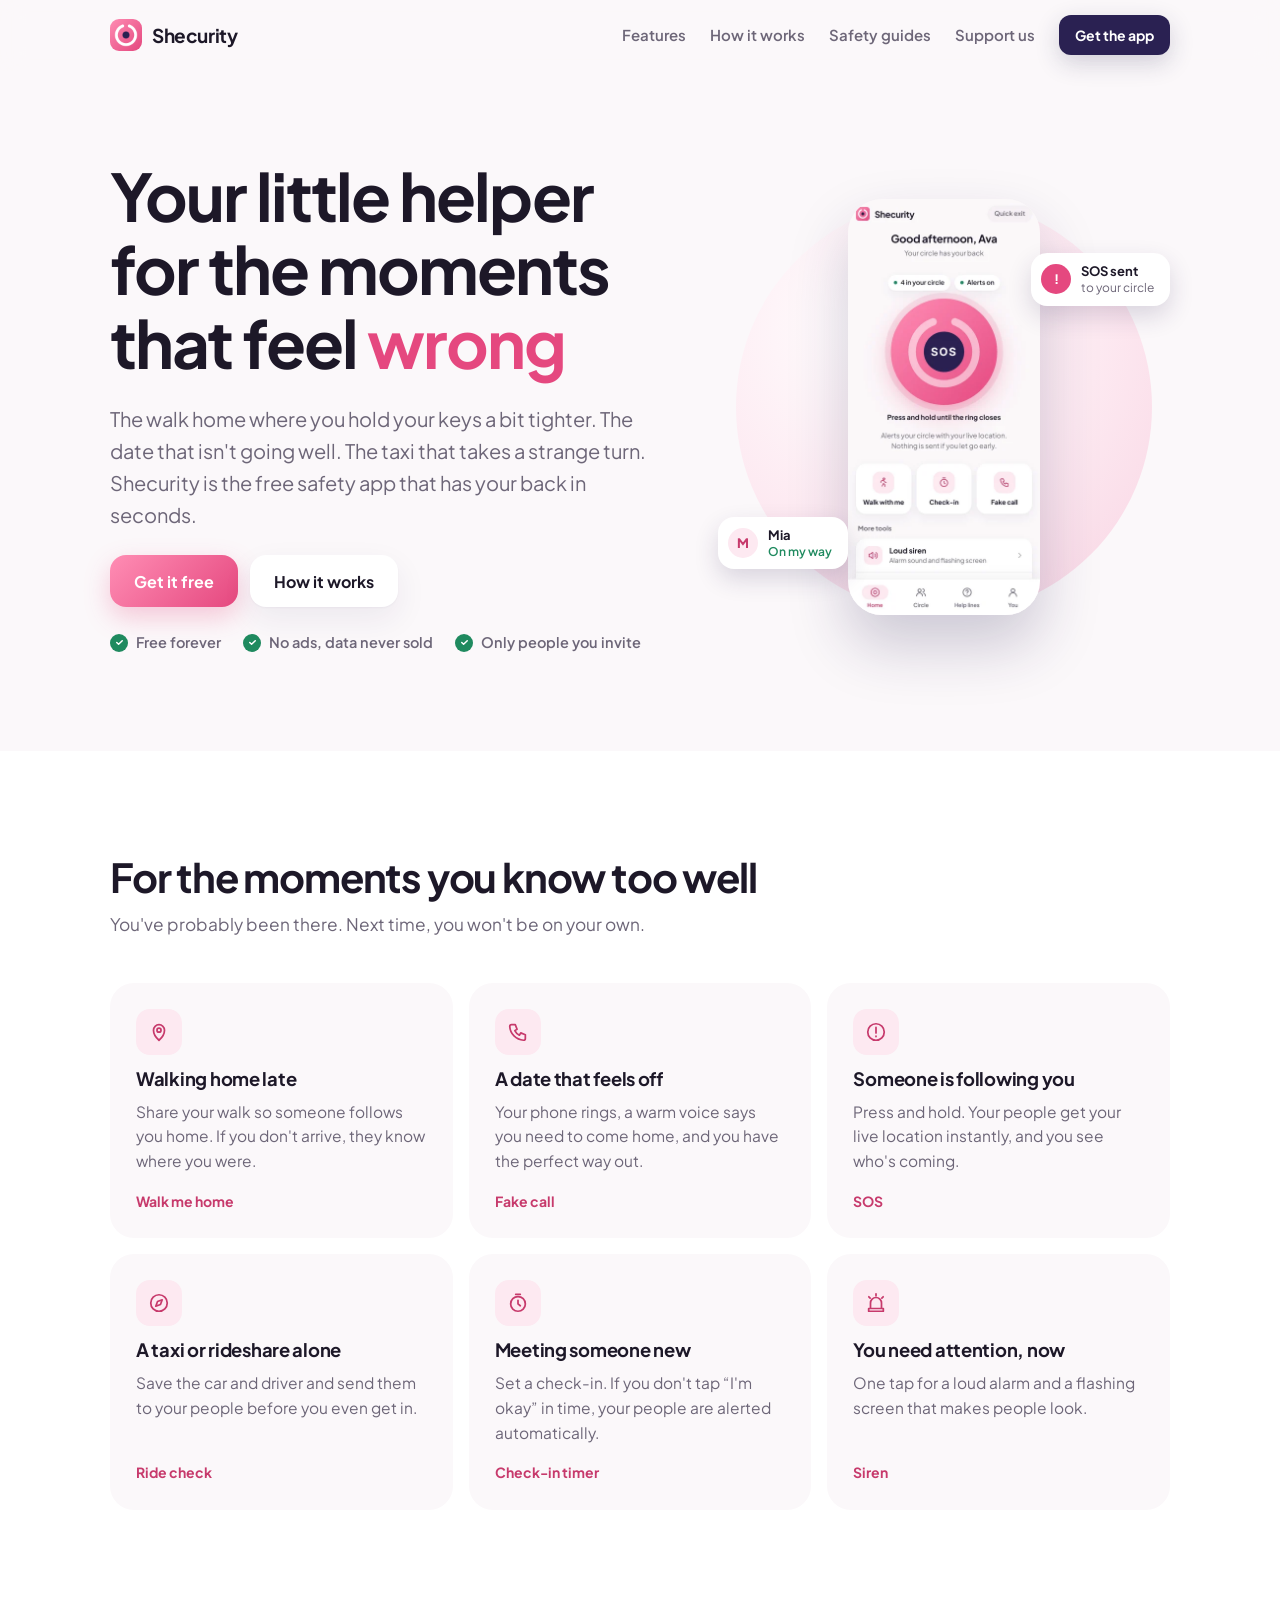
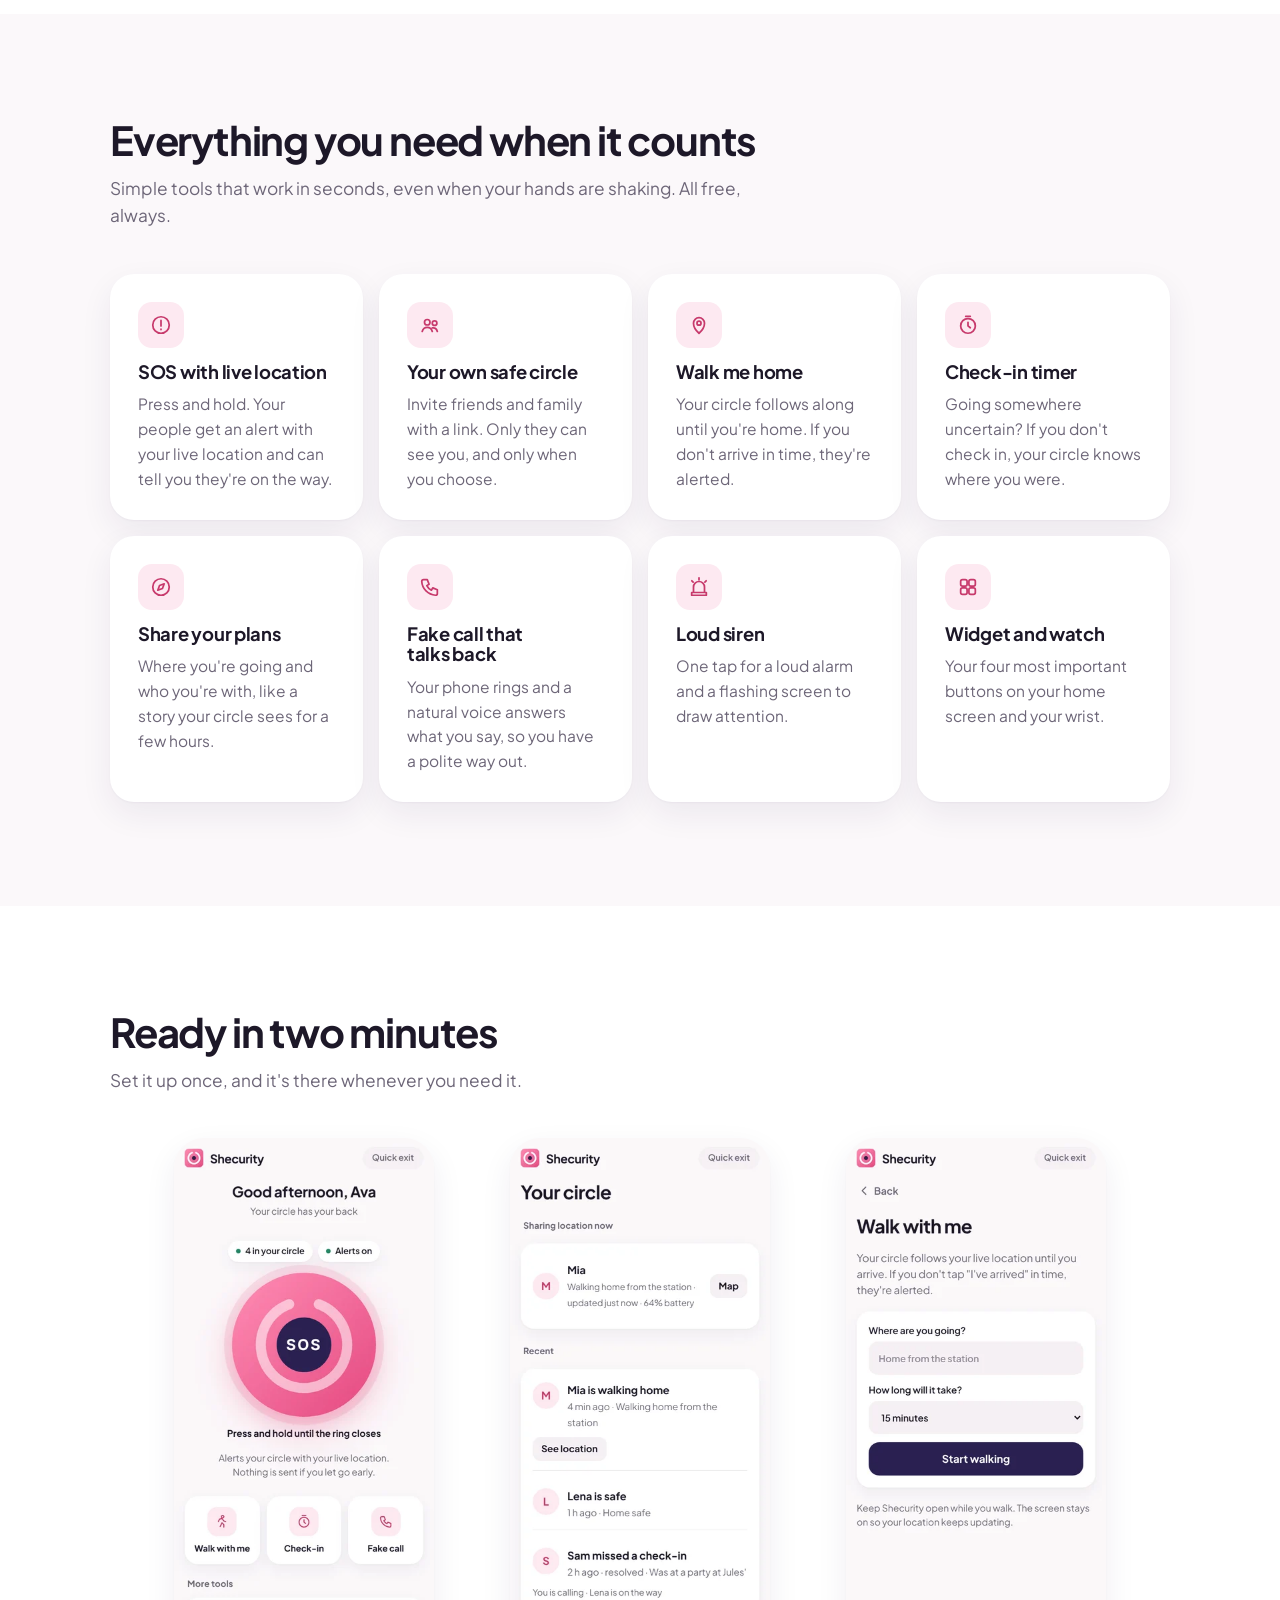
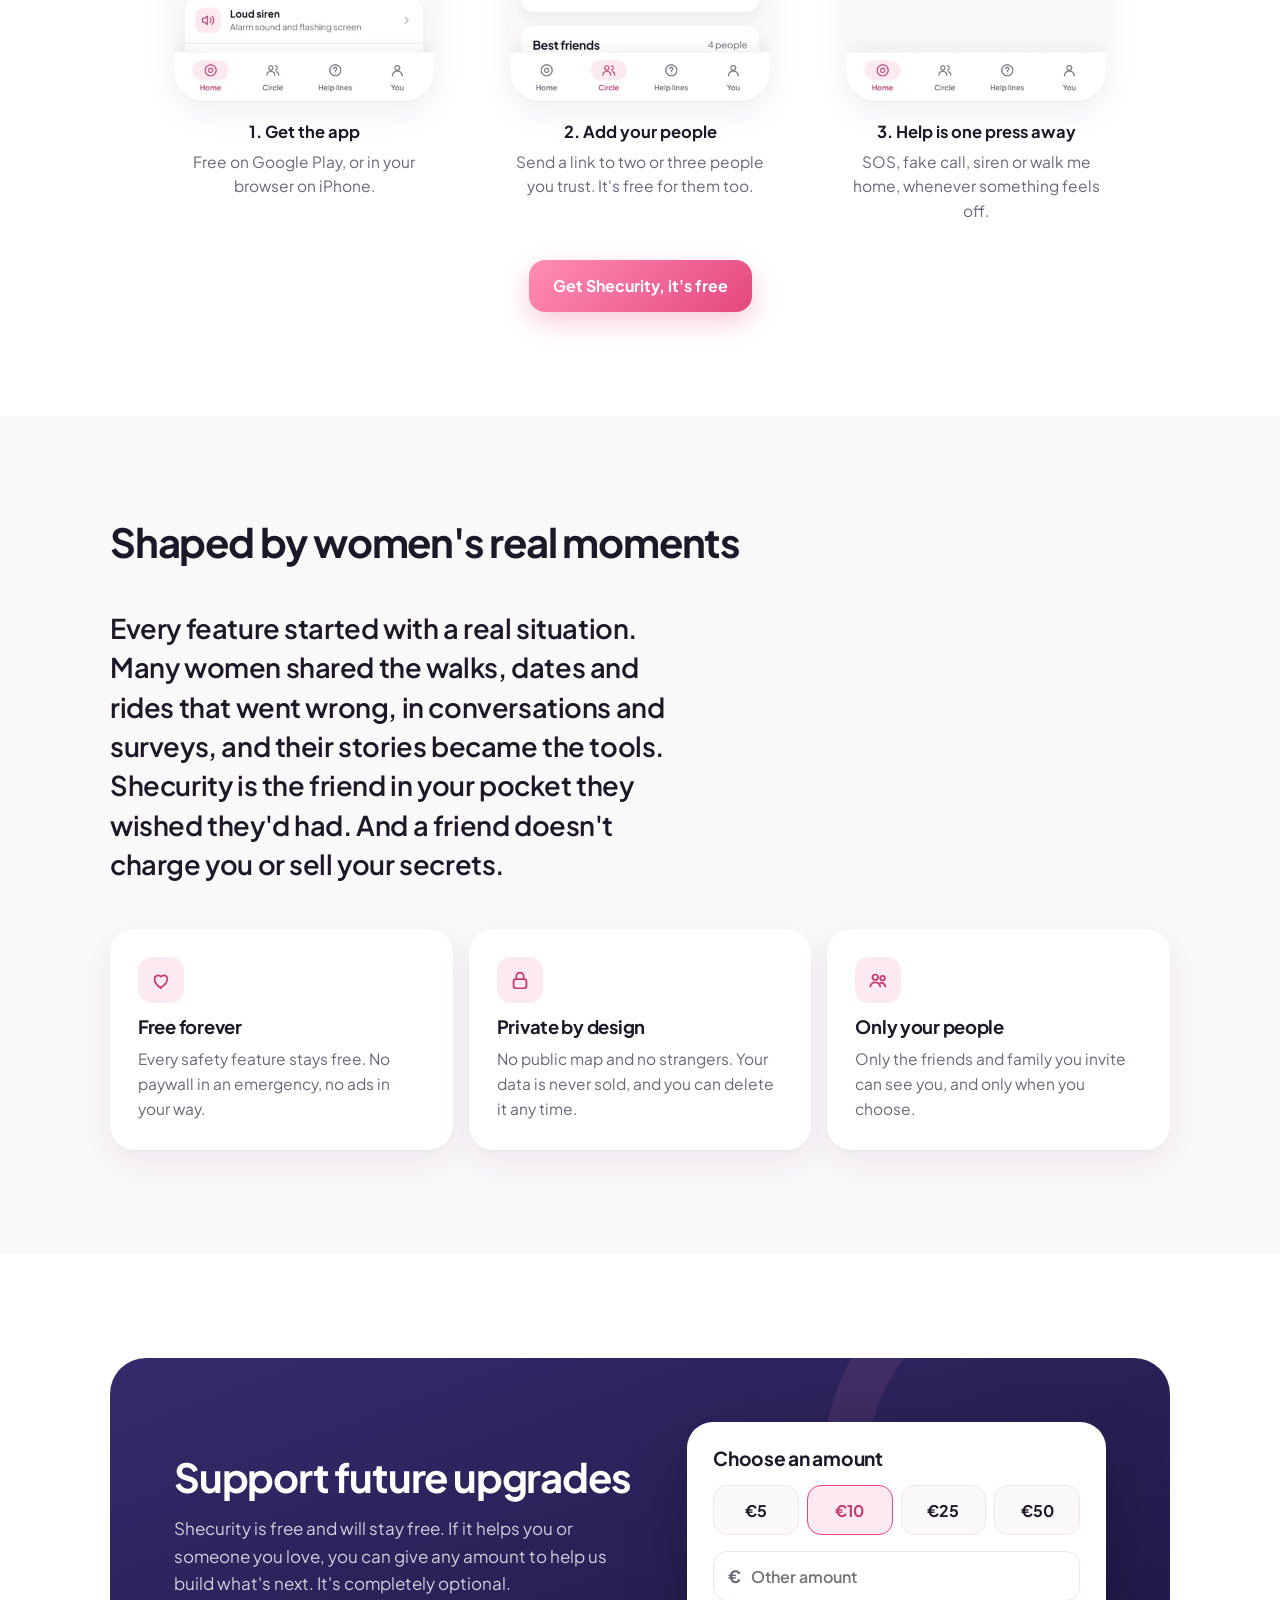
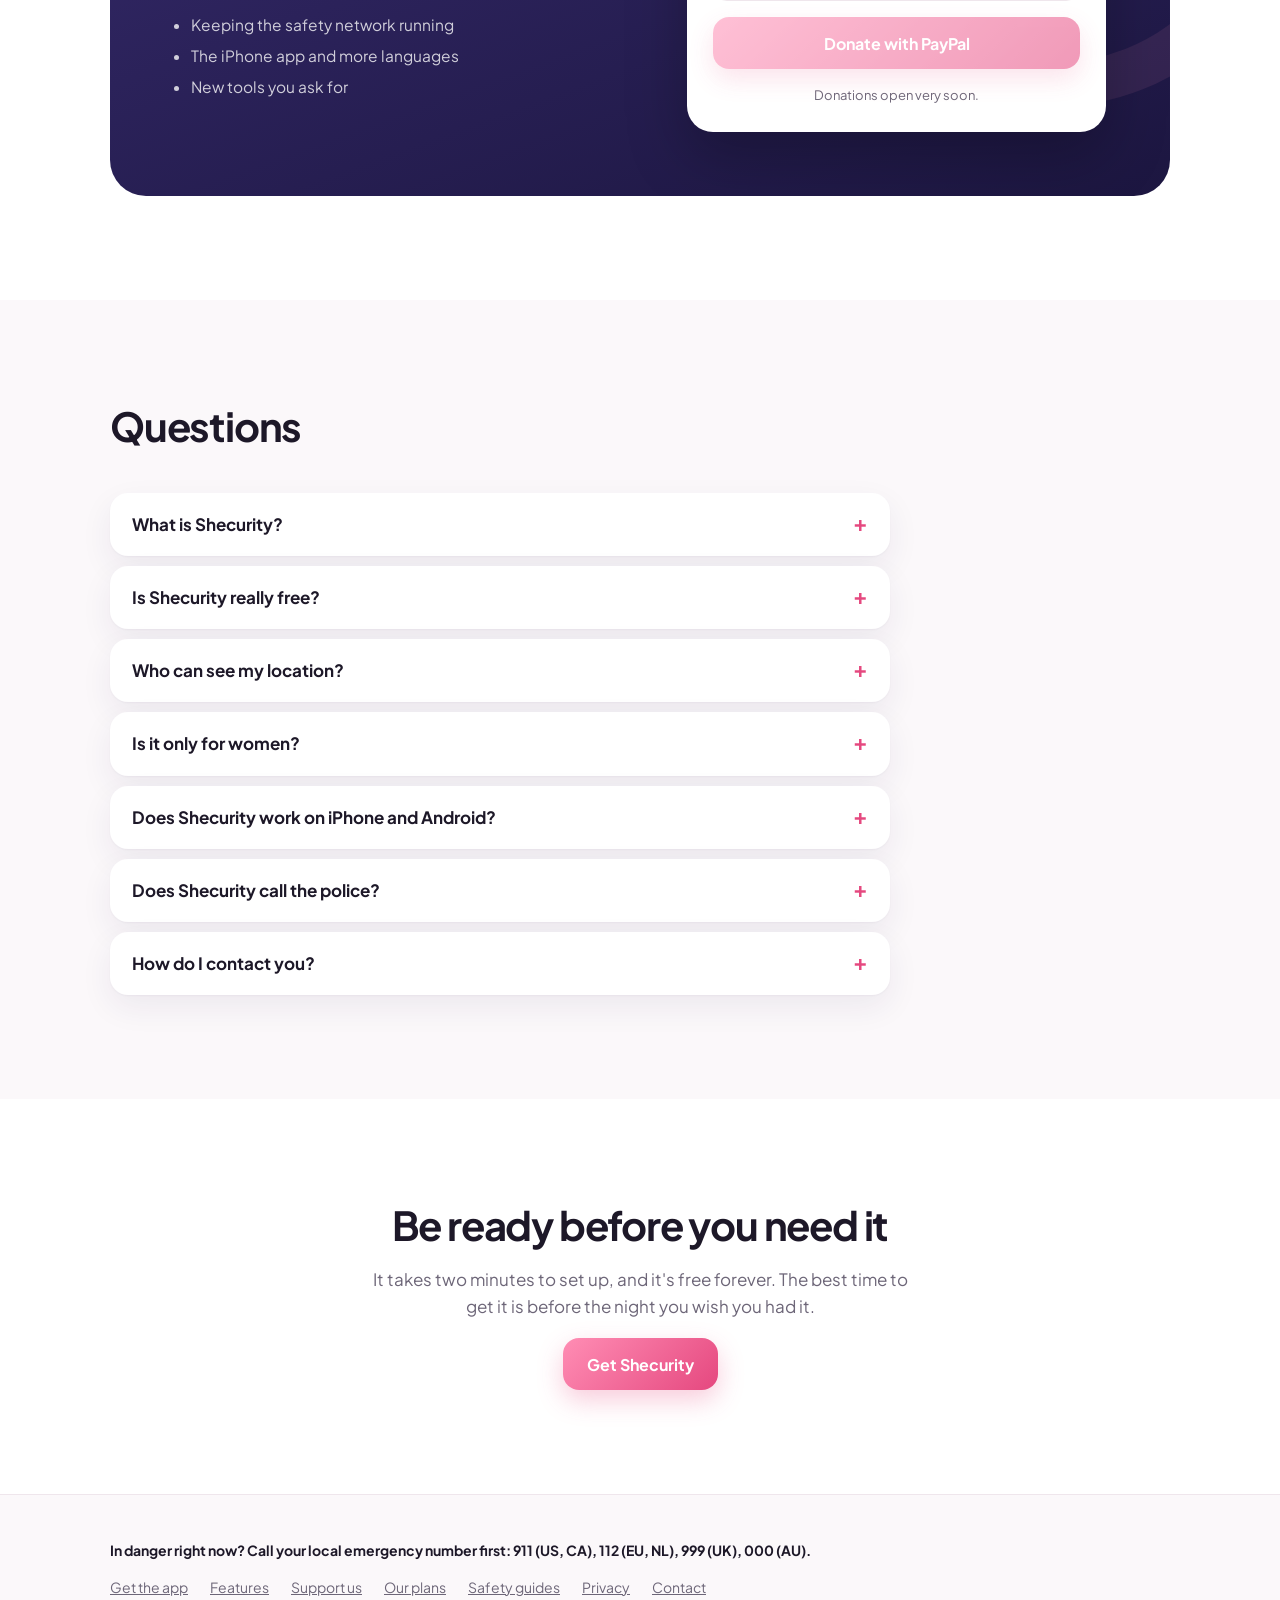
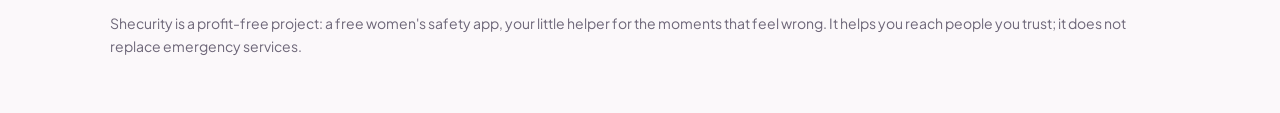
==== index.html @ 29ffb4f4 "Launch getshecurity.com Co-Authored-By: Claude Opus 5.5 (1M context) <noreply@anthropic.com> Claude-" ====
<!doctype html>
<html lang="en">
<head>
<meta charset="utf-8">
<meta name="viewport" content="width=device-width, initial-scale=1, viewport-fit=cover">
<title>Shecurity: Free Women's Safety App with SOS, Fake Call & Live Location</title>
<meta name="description" content="Your little helper when something feels wrong. Free women's safety app: SOS with live location, fake call that talks back, walk me home, check-ins and siren. No ads, data never sold.">
<link rel="canonical" href="https://getshecurity.com/">
<meta name="robots" content="index, follow, max-image-preview:large">
<meta name="theme-color" content="#fbf8fa">
<meta property="og:type" content="website">
<meta property="og:site_name" content="Shecurity">
<meta property="og:title" content="Shecurity: Free Women's Safety App with SOS, Fake Call & Live Location">
<meta property="og:description" content="Your little helper when something feels wrong. Free women's safety app: SOS with live location, fake call that talks back, walk me home, check-ins and siren. No ads, data never sold.">
<meta property="og:url" content="https://getshecurity.com/">
<meta property="og:image" content="https://getshecurity.com/img/share.png">
<meta property="og:image:width" content="1200">
<meta property="og:image:height" content="630">
<meta property="og:image:alt" content="Shecurity: your little helper for the moments that feel wrong">
<meta property="og:locale" content="en_US">
<meta name="twitter:card" content="summary_large_image">
<meta name="twitter:title" content="Shecurity: Free Women's Safety App with SOS, Fake Call & Live Location">
<meta name="twitter:description" content="Your little helper when something feels wrong. Free women's safety app: SOS with live location, fake call that talks back, walk me home, check-ins and siren. No ads, data never sold.">
<meta name="twitter:image" content="https://getshecurity.com/img/share.png">
<meta name="google-play-app" content="app-id=io.github.punselie15.shecurity">
<link rel="icon" href="icon.svg" type="image/svg+xml">
<link rel="icon" href="favicon-32.png" sizes="32x32" type="image/png">
<link rel="apple-touch-icon" href="apple-touch-icon.png">
<link rel="preconnect" href="https://fonts.googleapis.com">
<link rel="preconnect" href="https://fonts.gstatic.com" crossorigin>
<link rel="stylesheet" href="https://fonts.googleapis.com/css2?family=Plus+Jakarta+Sans:wght@400;500;600;700&display=swap">
<link rel="stylesheet" href="assets/style.css">
<script type="application/ld+json">{"@context": "https://schema.org", "@type": "Organization", "@id": "https://getshecurity.com/#org", "name": "Shecurity", "url": "https://getshecurity.com/", "logo": "https://getshecurity.com/icon-512.png", "email": "hello@getshecurity.com", "slogan": "Your little helper for the moments that feel wrong.", "sameAs": ["https://shecurity.app/", "https://play.google.com/store/apps/details?id=io.github.punselie15.shecurity"]}</script>
<script type="application/ld+json">{"@context": "https://schema.org", "@type": "WebSite", "@id": "https://getshecurity.com/#site", "name": "Shecurity", "url": "https://getshecurity.com/", "publisher": {"@id": "https://getshecurity.com/#org"}, "inLanguage": "en"}</script>
<script type="application/ld+json">{"@context": "https://schema.org", "@type": "MobileApplication", "name": "Shecurity: Safety Circle & SOS", "operatingSystem": "Android, iOS, web", "applicationCategory": "LifestyleApplication", "applicationSubCategory": "Personal safety", "url": "https://shecurity.app/", "downloadUrl": "https://play.google.com/store/apps/details?id=io.github.punselie15.shecurity", "description": "Free women's safety app built around your own circle of friends and family: SOS with live location, walk me home, check-in timer, fake call that talks back, siren, widgets and watch apps. No ads, data never sold.", "isAccessibleForFree": true, "offers": {"@type": "Offer", "price": "0", "priceCurrency": "USD"}, "featureList": ["Private safety circle with friends and family", "SOS alert with live location", "Walk me home live location", "Check-in timer", "Fake call with a natural voice that answers you", "Loud siren", "Share your plans with your circle", "Home-screen widget and smartwatch app"], "screenshot": ["https://shecurity.app/img/screen-home.jpg", "https://shecurity.app/img/screen-circle.jpg", "https://shecurity.app/img/screen-walk.jpg"], "publisher": {"@id": "https://getshecurity.com/#org"}}</script>
<script type="application/ld+json">{"@context": "https://schema.org", "@type": "FAQPage", "mainEntity": [{"@type": "Question", "name": "What is Shecurity?", "acceptedAnswer": {"@type": "Answer", "text": "Shecurity is a free women's safety app: your little helper when something feels wrong. It has an SOS with live location, a fake call that talks back, walk me home, check-ins and a siren, and it shares only with the friends and family you invite."}}, {"@type": "Question", "name": "Is Shecurity really free?", "acceptedAnswer": {"@type": "Answer", "text": "Yes. Every safety feature is free forever, with no ads and no trial. Shecurity is profit-free: nobody earns money from it. You can donate to support future upgrades, but you never have to."}}, {"@type": "Question", "name": "Who can see my location?", "acceptedAnswer": {"@type": "Answer", "text": "Only the people in your circle, and only while you choose to share it: during an SOS, a walk or a missed check-in. There is no public map and no strangers. Your location is never sold."}}, {"@type": "Question", "name": "Is it only for women?", "acceptedAnswer": {"@type": "Answer", "text": "Shecurity is designed for women and girls, shaped by their real stories and surveys, but anyone can use it, and anyone can be in your circle: friends, partners, parents, brothers, flatmates."}}, {"@type": "Question", "name": "Does Shecurity work on iPhone and Android?", "acceptedAnswer": {"@type": "Answer", "text": "Yes. Get it on Google Play for Android. On iPhone the App Store version is on its way; until then it works in Safari from the home screen. There are home-screen widgets and Apple Watch and Wear OS apps too."}}, {"@type": "Question", "name": "Does Shecurity call the police?", "acceptedAnswer": {"@type": "Answer", "text": "No. It alerts the people you trust, with your live location, and shows your local emergency number with one tap. In immediate danger, always call 911, 112, 999 or 000 first."}}, {"@type": "Question", "name": "How do I contact you?", "acceptedAnswer": {"@type": "Answer", "text": "Email hello@getshecurity.com. A real person reads every message."}}]}</script>
</head>
<body>
<header class="site"><div class="wrap">
<a class="logo" href=""><img src="icon-192.png" alt="" width="32" height="32">Shecurity</a>
<nav class="top" aria-label="Main"><a href="#features">Features</a><a href="#how">How it works</a><a href="guides/">Safety guides</a><a href="#support">Support us</a><a class="btn primary sm" href="https://shecurity.app/get/">Get the app</a></nav>
</div></header>
<main>

<section class="hero"><div class="wrap">
<div class="copy">
<h1>Your little helper for the moments that feel <span class="accent">wrong</span></h1>
<p class="lede">The walk home where you hold your keys a bit tighter. The date that isn't going well. The taxi that takes a strange turn. Shecurity is the free safety app that has your back in seconds.</p>
<div class="ctas"><a class="btn pink" href="https://shecurity.app/get/">Get it free</a><a class="btn soft" href="#how">How it works</a></div>
<ul class="facts"><li>Free forever</li><li>No ads, data never sold</li><li>Only people you invite</li></ul>
</div>
<div class="hero-art app-art"><picture><source srcset="img/screen-home.webp" type="image/webp"><img src="img/screen-home.jpg" alt="The Shecurity app with its SOS button" width="390" height="844" fetchpriority="high"></picture>
<div class="chip c1"><span class="dot-sos">!</span><div><b>SOS sent</b><small>to your circle</small></div></div>
<div class="chip c2"><span class="av">M</span><div><b>Mia</b><small class="ok">On my way</small></div></div></div>
</div></section>

<section class="band alt" id="moments"><div class="wrap">
<div class="head"><h2>For the moments you know too well</h2><p>You've probably been there. Next time, you won't be on your own.</p></div>
<div class="moments"><div class="moment"><div class="ic"><svg viewBox="0 0 24 24" aria-hidden="true"><path d="M12 21s-6-5.3-6-11a6 6 0 0 1 12 0c0 5.7-6 11-6 11Z"/><circle cx="12" cy="10" r="2.2"/></svg></div><h3>Walking home late</h3><p>Share your walk so someone follows you home. If you don't arrive, they know where you were.</p><span>Walk me home</span></div><div class="moment"><div class="ic"><svg viewBox="0 0 24 24" aria-hidden="true"><path d="M5 4h4l2 5-2.5 1.5a11 11 0 0 0 5 5L15 13l5 2v4a2 2 0 0 1-2 2A16 16 0 0 1 3 6a2 2 0 0 1 2-2Z"/></svg></div><h3>A date that feels off</h3><p>Your phone rings, a warm voice says you need to come home, and you have the perfect way out.</p><span>Fake call</span></div><div class="moment"><div class="ic"><svg viewBox="0 0 24 24" aria-hidden="true"><circle cx="12" cy="12" r="9"/><path d="M12 7v6M12 16.5v.5"/></svg></div><h3>Someone is following you</h3><p>Press and hold. Your people get your live location instantly, and you see who's coming.</p><span>SOS</span></div><div class="moment"><div class="ic"><svg viewBox="0 0 24 24" aria-hidden="true"><circle cx="12" cy="12" r="9"/><path d="M15.5 8.5 13.6 13.6 8.5 15.5 10.4 10.4z"/></svg></div><h3>A taxi or rideshare alone</h3><p>Save the car and driver and send them to your people before you even get in.</p><span>Ride check</span></div><div class="moment"><div class="ic"><svg viewBox="0 0 24 24" aria-hidden="true"><circle cx="12" cy="13" r="8"/><path d="M12 9v4l2.5 2M9.5 2.5h5"/></svg></div><h3>Meeting someone new</h3><p>Set a check-in. If you don't tap “I'm okay” in time, your people are alerted automatically.</p><span>Check-in timer</span></div><div class="moment"><div class="ic"><svg viewBox="0 0 24 24" aria-hidden="true"><path d="M6 18v-6a6 6 0 0 1 12 0v6M4 18h16v3H4zM12 2v2M4.2 5.2l1.4 1.4M19.8 5.2l-1.4 1.4"/></svg></div><h3>You need attention, now</h3><p>One tap for a loud alarm and a flashing screen that makes people look.</p><span>Siren</span></div></div>
</div></section>

<section class="band" id="features"><div class="wrap">
<div class="head"><h2>Everything you need when it counts</h2><p>Simple tools that work in seconds, even when your hands are shaking. All free, always.</p></div>
<div class="pillars four"><div class="pillar"><div class="ic"><svg viewBox="0 0 24 24" aria-hidden="true"><circle cx="12" cy="12" r="9"/><path d="M12 7v6M12 16.5v.5"/></svg></div><h3>SOS with live location</h3><p>Press and hold. Your people get an alert with your live location and can tell you they're on the way.</p></div><div class="pillar"><div class="ic"><svg viewBox="0 0 24 24" aria-hidden="true"><circle cx="9" cy="9" r="3"/><circle cx="17" cy="10" r="2.5"/><path d="M3.5 19c.8-3 3-4.5 5.5-4.5s4.7 1.5 5.5 4.5M14.5 15.2c2.6-.4 4.7.9 5.5 3.8"/></svg></div><h3>Your own safe circle</h3><p>Invite friends and family with a link. Only they can see you, and only when you choose.</p></div><div class="pillar"><div class="ic"><svg viewBox="0 0 24 24" aria-hidden="true"><path d="M12 21s-6-5.3-6-11a6 6 0 0 1 12 0c0 5.7-6 11-6 11Z"/><circle cx="12" cy="10" r="2.2"/></svg></div><h3>Walk me home</h3><p>Your circle follows along until you're home. If you don't arrive in time, they're alerted.</p></div><div class="pillar"><div class="ic"><svg viewBox="0 0 24 24" aria-hidden="true"><circle cx="12" cy="13" r="8"/><path d="M12 9v4l2.5 2M9.5 2.5h5"/></svg></div><h3>Check-in timer</h3><p>Going somewhere uncertain? If you don't check in, your circle knows where you were.</p></div><div class="pillar"><div class="ic"><svg viewBox="0 0 24 24" aria-hidden="true"><circle cx="12" cy="12" r="9"/><path d="M15.5 8.5 13.6 13.6 8.5 15.5 10.4 10.4z"/></svg></div><h3>Share your plans</h3><p>Where you're going and who you're with, like a story your circle sees for a few hours.</p></div><div class="pillar"><div class="ic"><svg viewBox="0 0 24 24" aria-hidden="true"><path d="M5 4h4l2 5-2.5 1.5a11 11 0 0 0 5 5L15 13l5 2v4a2 2 0 0 1-2 2A16 16 0 0 1 3 6a2 2 0 0 1 2-2Z"/></svg></div><h3>Fake call that talks back</h3><p>Your phone rings and a natural voice answers what you say, so you have a polite way out.</p></div><div class="pillar"><div class="ic"><svg viewBox="0 0 24 24" aria-hidden="true"><path d="M6 18v-6a6 6 0 0 1 12 0v6M4 18h16v3H4zM12 2v2M4.2 5.2l1.4 1.4M19.8 5.2l-1.4 1.4"/></svg></div><h3>Loud siren</h3><p>One tap for a loud alarm and a flashing screen to draw attention.</p></div><div class="pillar"><div class="ic"><svg viewBox="0 0 24 24" aria-hidden="true"><rect x="4" y="4" width="7" height="7" rx="2"/><rect x="13" y="4" width="7" height="7" rx="2"/><rect x="4" y="13" width="7" height="7" rx="2"/><rect x="13" y="13" width="7" height="7" rx="2"/></svg></div><h3>Widget and watch</h3><p>Your four most important buttons on your home screen and your wrist.</p></div></div>
</div></section>

<section class="band alt" id="how"><div class="wrap">
<div class="head"><h2>Ready in two minutes</h2><p>Set it up once, and it's there whenever you need it.</p></div>
<div class="shots">
<figure><picture><source srcset="img/screen-home.webp" type="image/webp"><img src="img/screen-home.jpg" alt="Shecurity home screen with the SOS button" width="390" height="844" loading="lazy"></picture><figcaption><b>1. Get the app</b>Free on Google Play, or in your browser on iPhone.</figcaption></figure>
<figure><picture><source srcset="img/screen-circle.webp" type="image/webp"><img src="img/screen-circle.jpg" alt="Inviting friends and family to your Shecurity circle" width="390" height="844" loading="lazy"></picture><figcaption><b>2. Add your people</b>Send a link to two or three people you trust. It's free for them too.</figcaption></figure>
<figure><picture><source srcset="img/screen-walk.webp" type="image/webp"><img src="img/screen-walk.jpg" alt="Sharing a walk home with live location" width="390" height="844" loading="lazy"></picture><figcaption><b>3. Help is one press away</b>SOS, fake call, siren or walk me home, whenever something feels off.</figcaption></figure>
</div>
<div class="ctas center"><a class="btn pink" href="https://shecurity.app/get/">Get Shecurity, it's free</a></div>
</div></section>

<section class="band" id="promise"><div class="wrap">
<div class="head"><h2>Shaped by women's real moments</h2></div>
<p class="statement">Every feature started with a real situation. Many women shared the walks, dates and rides that went wrong, in conversations and surveys, and their stories became the tools. Shecurity is the friend in your pocket they wished they'd had. And a friend doesn't charge you or sell your secrets.</p>
<div class="pillars">
<div class="pillar"><div class="ic"><svg viewBox="0 0 24 24" aria-hidden="true"><path d="M12 21s-7-4.4-7-10a4 4 0 0 1 7-2.6A4 4 0 0 1 19 10c0 5.6-7 10-7 10Z"/></svg></div><h3>Free forever</h3><p>Every safety feature stays free. No paywall in an emergency, no ads in your way.</p></div>
<div class="pillar"><div class="ic"><svg viewBox="0 0 24 24" aria-hidden="true"><rect x="5" y="11" width="14" height="10" rx="2.5"/><path d="M8 11V8a4 4 0 0 1 8 0v3"/></svg></div><h3>Private by design</h3><p>No public map and no strangers. Your data is never sold, and you can delete it any time.</p></div>
<div class="pillar"><div class="ic"><svg viewBox="0 0 24 24" aria-hidden="true"><circle cx="9" cy="9" r="3"/><circle cx="17" cy="10" r="2.5"/><path d="M3.5 19c.8-3 3-4.5 5.5-4.5s4.7 1.5 5.5 4.5M14.5 15.2c2.6-.4 4.7.9 5.5 3.8"/></svg></div><h3>Only your people</h3><p>Only the friends and family you invite can see you, and only when you choose.</p></div>
</div>
</div></section>

<section class="band alt" id="support"><div class="wrap"><div class="donate">
<div class="copy">
<h2>Support future upgrades</h2>
<p>Shecurity is free and will stay free. If it helps you or someone you love, you can give any amount to help us build what's next. It's completely optional.</p>
<ul><li>Keeping the safety network running</li><li>The iPhone app and more languages</li><li>New tools you ask for</li></ul>
</div>
<div class="give" id="give">
<h3>Choose an amount</h3>
<div class="amounts" role="group" aria-label="Donation amount"><button type="button" data-amount="5" aria-pressed="false">€5</button><button type="button" data-amount="10" aria-pressed="true">€10</button><button type="button" data-amount="25" aria-pressed="false">€25</button><button type="button" data-amount="50" aria-pressed="false">€50</button></div>
<label class="other">€<input type="number" id="otherAmount" min="1" step="1" inputmode="numeric" placeholder="Other amount" aria-label="Other amount in euros"></label>
<a class="btn pink" id="donateBtn" href="#support" aria-disabled="true">Donate with PayPal</a>
<p class="note" id="donateNote">Donations open very soon.</p>
</div>
</div></div></section>



<section class="band" id="faq"><div class="wrap">
<div class="head"><h2>Questions</h2></div>
<div class="faq"><details><summary>What is Shecurity?</summary><p>Shecurity is a free women's safety app: your little helper when something feels wrong. It has an SOS with live location, a fake call that talks back, walk me home, check-ins and a siren, and it shares only with the friends and family you invite.</p></details><details><summary>Is Shecurity really free?</summary><p>Yes. Every safety feature is free forever, with no ads and no trial. Shecurity is profit-free: nobody earns money from it. You can <a href="#support">donate</a> to support future upgrades, but you never have to.</p></details><details><summary>Who can see my location?</summary><p>Only the people in your circle, and only while you choose to share it: during an SOS, a walk or a missed check-in. There is no public map and no strangers. Your location is never sold.</p></details><details><summary>Is it only for women?</summary><p>Shecurity is designed for women and girls, shaped by their real stories and surveys, but anyone can use it, and anyone can be in your circle: friends, partners, parents, brothers, flatmates.</p></details><details><summary>Does Shecurity work on iPhone and Android?</summary><p>Yes. Get it on Google Play for Android. On iPhone the App Store version is on its way; until then it works in Safari from the home screen. There are home-screen widgets and Apple Watch and Wear OS apps too.</p></details><details><summary>Does Shecurity call the police?</summary><p>No. It alerts the people you trust, with your live location, and shows your local emergency number with one tap. In immediate danger, always call 911, 112, 999 or 000 first.</p></details><details><summary>How do I contact you?</summary><p>Email <a href="mailto:hello@getshecurity.com">hello@getshecurity.com</a>. A real person reads every message.</p></details></div>
</div></section>

<section class="band alt"><div class="wrap closing">
<h2>Be ready before you need it</h2>
<p>It takes two minutes to set up, and it's free forever. The best time to get it is before the night you wish you had it.</p>
<a class="btn pink" href="https://shecurity.app/get/">Get Shecurity</a>
</div></section>

</main>
<footer class="site"><div class="wrap">
<p class="emergency">In danger right now? Call your local emergency number first: 911 (US, CA), 112 (EU, NL), 999 (UK), 000 (AU).</p>
<div class="links"><a href="https://shecurity.app/get/">Get the app</a><a href="#features">Features</a><a href="#support">Support us</a><a href="plans/">Our plans</a><a href="guides/">Safety guides</a><a href="privacy.html">Privacy</a><a href="mailto:hello@getshecurity.com">Contact</a></div>
<p>Shecurity is a profit-free project: a free women's safety app, your little helper for the moments that feel wrong. It helps you reach people you trust; it does not replace emergency services.</p>
</div></footer>
<script src="assets/site.js" defer></script>
</body>
</html>
---- assets/style.css ----
/* getshecurity.com: the plans behind Shecurity. Same palette and type as the app and shecurity.app. */
:root {
  --bg: #fbf8fa;
  --surface: #ffffff;
  --surface-2: #f6f0f4;
  --ink: #1d1828;
  --muted: #6d6678;
  --line: #efe6ec;
  --indigo: #2a2152;
  --indigo-2: #1c1640;
  --pink: #e5487f;
  --pink-light: #ff8db4;
  --pink-ink: #c73a6c;
  --soft: #fde9f1;
  --gold: #c9a45c;
  --safe: #1f8a5f;
  --shadow: 0 1px 2px rgba(42, 33, 82, .04), 0 12px 32px rgba(42, 33, 82, .07);
  --font: "Plus Jakarta Sans", system-ui, -apple-system, "Segoe UI", Roboto, "Helvetica Neue", Arial, sans-serif;
  color-scheme: light;
}
* { box-sizing: border-box; }
html { scroll-behavior: smooth; }
body { margin: 0; background: var(--bg); color: var(--ink); font-family: var(--font); font-size: 17px; line-height: 1.6; -webkit-font-smoothing: antialiased; }
a { color: var(--pink-ink); }
:focus-visible { outline: 2px solid var(--pink); outline-offset: 3px; }
img, svg { max-width: 100%; display: block; }
.wrap { max-width: 1100px; margin: 0 auto; padding-inline: max(20px, env(safe-area-inset-left, 0px)); }
h1, h2, h3 { margin: 0; line-height: 1.12; letter-spacing: -0.03em; font-weight: 700; text-wrap: balance; }
h1 { font-size: clamp(2.4rem, 6.4vw, 4.1rem); }
h2 { font-size: clamp(1.7rem, 3.8vw, 2.5rem); }
h3 { font-size: 1.15rem; letter-spacing: -0.015em; }
p { margin: 0; }
.muted { color: var(--muted); }
.accent { color: var(--pink); }

/* header */
header.site { position: sticky; top: 0; z-index: 10; background: color-mix(in srgb, var(--bg) 86%, transparent); backdrop-filter: blur(12px); -webkit-backdrop-filter: blur(12px); border-bottom: 1px solid transparent; }
header.site .wrap { display: flex; align-items: center; justify-content: space-between; gap: 16px; height: 70px; }
.logo { display: flex; align-items: center; gap: 10px; font-weight: 700; font-size: 19px; letter-spacing: -0.02em; color: var(--ink); text-decoration: none; }
.logo img { width: 32px; height: 32px; border-radius: 9px; }
nav.top { display: flex; align-items: center; gap: 24px; font-size: 15px; font-weight: 600; }
nav.top a:not(.btn) { color: var(--muted); text-decoration: none; }
nav.top a:not(.btn):hover { color: var(--ink); }
@media (max-width: 760px) { nav.top a:not(.btn) { display: none; } }

/* buttons */
.btn { display: inline-flex; align-items: center; justify-content: center; gap: 8px; min-height: 52px; padding: 12px 24px; border-radius: 16px; font: 700 16px/1.2 var(--font); text-decoration: none; border: 0; cursor: pointer; transition: transform .15s ease, box-shadow .15s ease; }
.btn:hover { transform: translateY(-1px); }
.btn.primary { background: var(--indigo); color: #fff; box-shadow: 0 8px 24px rgba(42, 33, 82, .2); }
.btn.pink { background: linear-gradient(135deg, var(--pink-light), var(--pink)); color: #fff; box-shadow: 0 10px 26px rgba(229, 72, 127, .28); }
.btn.soft { background: var(--surface); color: var(--ink); box-shadow: var(--shadow); }
.btn.sm { min-height: 40px; padding: 8px 16px; font-size: 14px; border-radius: 12px; }
.btn[disabled] { opacity: .5; cursor: default; transform: none; }
.ctas { display: flex; flex-wrap: wrap; gap: 12px; }

/* sections */
section.band { padding-block: clamp(64px, 9vw, 104px); }
section.alt { background: var(--surface); }
.head { display: flex; flex-direction: column; gap: 12px; max-width: 660px; margin-bottom: 44px; }
.head p { color: var(--muted); font-size: 1.08rem; }

/* hero */
.hero { padding-block: clamp(40px, 7vw, 88px) clamp(56px, 8vw, 96px); position: relative; overflow: hidden; }
.hero .wrap { display: grid; grid-template-columns: minmax(0, 1.1fr) minmax(0, .9fr); gap: 56px; align-items: center; }
.hero .copy { display: flex; flex-direction: column; gap: 24px; }
.hero .lede { font-size: clamp(1.1rem, 2vw, 1.25rem); color: var(--muted); max-width: 36ch; }
.hero-art { position: relative; aspect-ratio: 1; max-width: 460px; width: 100%; justify-self: center; }
.hero-art::before { content: ""; position: absolute; inset: 4%; border-radius: 50%; background: radial-gradient(circle at 35% 30%, #fff 0%, var(--soft) 55%, #f8d3e2 100%); }
.hero-art svg { position: relative; width: 100%; height: 100%; }
.facts { display: flex; flex-wrap: wrap; gap: 8px 22px; list-style: none; margin: 0; padding: 0; font-size: 14.5px; font-weight: 600; color: var(--muted); }
.facts li { display: flex; align-items: center; gap: 8px; }
.facts li::before { content: ""; width: 18px; height: 18px; border-radius: 50%; background: var(--safe) url("data:image/svg+xml,%3Csvg xmlns='http://www.w3.org/2000/svg' viewBox='0 0 24 24' fill='none' stroke='white' stroke-width='3.2' stroke-linecap='round' stroke-linejoin='round'%3E%3Cpath d='m6 12 4 4 8-8'/%3E%3C/svg%3E") center / 11px no-repeat; }
@media (max-width: 860px) { .hero .wrap { grid-template-columns: minmax(0, 1fr); gap: 32px; } .hero-art { max-width: 340px; } }

/* mission */
.pillars { display: grid; grid-template-columns: repeat(3, minmax(0, 1fr)); gap: 16px; }
.pillar { background: var(--bg); border-radius: 24px; padding: 28px; display: flex; flex-direction: column; gap: 10px; }
.pillar .ic { width: 46px; height: 46px; border-radius: 14px; background: var(--soft); color: var(--pink-ink); display: grid; place-items: center; margin-bottom: 4px; }
.pillar .ic svg { width: 22px; height: 22px; fill: none; stroke: currentColor; stroke-width: 1.9; stroke-linecap: round; stroke-linejoin: round; }
.pillar p { color: var(--muted); font-size: 15.5px; }
.statement { font-size: clamp(1.3rem, 2.6vw, 1.7rem); line-height: 1.45; font-weight: 600; letter-spacing: -0.015em; max-width: 30ch; margin-bottom: 44px; }
@media (max-width: 820px) { .pillars { grid-template-columns: minmax(0, 1fr); } }

/* roadmap */
.road { list-style: none; margin: 0; padding: 0; display: grid; grid-template-columns: repeat(4, minmax(0, 1fr)); gap: 16px; position: relative; }
.road > li { background: var(--surface); border-radius: 24px; padding: 26px 24px; box-shadow: var(--shadow); display: flex; flex-direction: column; gap: 12px; position: relative; }
.road .when { display: flex; align-items: center; gap: 10px; font-weight: 700; font-size: 15px; color: var(--muted); }
.road .dot { width: 12px; height: 12px; border-radius: 50%; background: var(--line); box-shadow: 0 0 0 4px var(--surface-2); }
.road > li.now .dot { background: var(--safe); box-shadow: 0 0 0 4px #dff3ea; }
.road > li.next .dot { background: var(--pink); box-shadow: 0 0 0 4px var(--soft); }
.road > li.later .dot { background: var(--gold); box-shadow: 0 0 0 4px #f6ecd8; }
.road > li.always { background: linear-gradient(160deg, #352a6b, var(--indigo-2)); color: #fff; }
.road > li.always .when { color: rgba(255, 255, 255, .75); }
.road > li.always .dot { background: var(--pink-light); box-shadow: 0 0 0 4px rgba(255, 255, 255, .12); }
.road ul { margin: 0; padding-left: 1.1em; display: flex; flex-direction: column; gap: 6px; font-size: 15px; color: var(--muted); }
.road > li.always ul { color: rgba(255, 255, 255, .78); }
@media (max-width: 960px) { .road { grid-template-columns: repeat(2, minmax(0, 1fr)); } }
@media (max-width: 560px) { .road { grid-template-columns: minmax(0, 1fr); } }

/* jewelry */
.pieces { display: grid; grid-template-columns: repeat(3, minmax(0, 1fr)); gap: 18px; }
.piece { background: var(--bg); border-radius: 28px; overflow: hidden; display: flex; flex-direction: column; }
.piece .art { aspect-ratio: 4 / 3; background: radial-gradient(circle at 50% 40%, #fff 0%, #f7eef2 70%, #f1e3ea 100%); display: grid; place-items: center; }
.piece .art svg { width: 70%; height: 80%; }
.piece .body { padding: 22px 24px 26px; display: flex; flex-direction: column; gap: 8px; }
.piece .row { display: flex; justify-content: space-between; align-items: baseline; gap: 12px; }
.piece .price { font-weight: 700; color: var(--ink); white-space: nowrap; }
.piece p { color: var(--muted); font-size: 15px; }
.how-works { margin-top: 28px; display: grid; grid-template-columns: repeat(3, minmax(0, 1fr)); gap: 16px 28px; font-size: 15.5px; color: var(--muted); }
.how-works b { display: block; color: var(--ink); margin-bottom: 2px; }
.small-note { margin-top: 22px; font-size: 14px; color: var(--muted); }
@media (max-width: 860px) { .pieces, .how-works { grid-template-columns: minmax(0, 1fr); } }

/* reserve */
.reserve { display: grid; grid-template-columns: minmax(0, 1fr) minmax(0, 1fr); gap: 48px; align-items: start; }
.reserve .copy { display: flex; flex-direction: column; gap: 18px; }
.promise-list { list-style: none; margin: 0; padding: 0; display: flex; flex-direction: column; gap: 12px; }
.promise-list li { display: flex; gap: 12px; align-items: flex-start; }
.promise-list li::before { content: ""; flex: none; width: 22px; height: 22px; margin-top: 2px; border-radius: 50%; background: var(--safe) url("data:image/svg+xml,%3Csvg xmlns='http://www.w3.org/2000/svg' viewBox='0 0 24 24' fill='none' stroke='white' stroke-width='3' stroke-linecap='round' stroke-linejoin='round'%3E%3Cpath d='m6 12 4 4 8-8'/%3E%3C/svg%3E") center / 14px no-repeat; }
.progress { display: flex; flex-direction: column; gap: 8px; margin-top: 6px; }
.progress .bar { height: 10px; border-radius: 99px; background: var(--surface-2); overflow: hidden; }
.progress .bar i { display: block; height: 100%; width: 0; border-radius: 99px; background: linear-gradient(90deg, var(--pink-light), var(--pink)); transition: width 1s ease; }
.progress .label { font-size: 14px; color: var(--muted); }
.progress .label b { color: var(--ink); }
form.card { background: var(--surface); border-radius: 28px; padding: clamp(24px, 4vw, 36px); box-shadow: var(--shadow); display: flex; flex-direction: column; gap: 16px; }
section.alt form.card { background: var(--bg); box-shadow: none; }
.field { display: flex; flex-direction: column; gap: 7px; font-size: 14.5px; font-weight: 700; }
.field input:not([type=radio]):not([type=checkbox]), .field select { font: 500 16px var(--font); color: var(--ink); background: var(--surface); border: 1.5px solid var(--line); border-radius: 14px; min-height: 50px; padding: 10px 14px; width: 100%; }
.field input:not([type=radio]):not([type=checkbox]):focus, .field select:focus { outline: none; border-color: var(--pink); }
.choice { display: grid; grid-template-columns: repeat(2, minmax(0, 1fr)); gap: 10px; }
.choice label { display: flex; align-items: center; gap: 10px; border: 1.5px solid var(--line); border-radius: 14px; padding: 12px 14px; font-weight: 600; cursor: pointer; background: var(--surface); }
.choice input { accent-color: var(--pink); }
.choice label:has(input:checked) { border-color: var(--pink); background: var(--soft); }
.swatch { width: 18px; height: 18px; border-radius: 50%; flex: none; }
.swatch.gold { background: linear-gradient(135deg, #f6e2b3, #c9a45c); }
.swatch.silver { background: linear-gradient(135deg, #f4f4f6, #a9acb6); }
.consent { display: flex; gap: 10px; align-items: flex-start; font-size: 14px; color: var(--muted); font-weight: 500; }
.consent input { margin-top: 4px; accent-color: var(--pink); }
.form-msg { font-size: 15px; font-weight: 600; min-height: 1.4em; }
.form-msg.ok { color: var(--safe); }
.form-msg.err { color: var(--pink-ink); }
@media (max-width: 860px) { .reserve { grid-template-columns: minmax(0, 1fr); gap: 32px; } }

/* donate */
.donate { background: linear-gradient(160deg, #352a6b, var(--indigo-2)); color: #fff; border-radius: 36px; padding: clamp(32px, 6vw, 64px); display: grid; grid-template-columns: minmax(0, 1fr) minmax(0, .9fr); gap: 48px; align-items: center; position: relative; overflow: hidden; }
.donate::after { content: ""; position: absolute; right: -120px; top: -120px; width: 380px; height: 380px; border-radius: 50%; border: 44px solid rgba(255, 141, 180, .09); }
.donate .copy { display: flex; flex-direction: column; gap: 16px; position: relative; }
.donate .copy p { color: rgba(255, 255, 255, .78); }
.donate ul { margin: 0; padding-left: 1.1em; color: rgba(255, 255, 255, .78); display: flex; flex-direction: column; gap: 6px; font-size: 15.5px; }
.give { background: #fff; color: var(--ink); border-radius: 26px; padding: 26px; display: flex; flex-direction: column; gap: 16px; position: relative; z-index: 1; box-shadow: 0 24px 60px rgba(0, 0, 0, .25); }
.give h3 { font-size: 1.2rem; }
.amounts { display: grid; grid-template-columns: repeat(4, minmax(0, 1fr)); gap: 8px; }
.amounts button { font: 700 16px var(--font); min-height: 50px; border-radius: 14px; border: 1.5px solid var(--line); background: var(--bg); color: var(--ink); cursor: pointer; }
.amounts button[aria-pressed="true"] { border-color: var(--pink); background: var(--soft); color: var(--pink-ink); }
.give .other { display: flex; align-items: center; gap: 8px; border: 1.5px solid var(--line); border-radius: 14px; padding: 0 14px; min-height: 50px; font-weight: 700; color: var(--muted); }
.give .other input { border: 0; outline: none; font: 600 16px var(--font); width: 100%; background: transparent; color: var(--ink); }
.give .note { font-size: 13px; color: var(--muted); text-align: center; }
@media (max-width: 860px) { .donate { grid-template-columns: minmax(0, 1fr); } }

/* faq */
.faq { display: flex; flex-direction: column; gap: 10px; max-width: 780px; }
.faq details { background: var(--surface); border-radius: 18px; padding: 18px 22px; box-shadow: var(--shadow); }
section.alt .faq details { background: var(--bg); box-shadow: none; }
.faq summary { cursor: pointer; font-weight: 700; list-style: none; display: flex; justify-content: space-between; gap: 16px; }
.faq summary::-webkit-details-marker { display: none; }
.faq summary::after { content: "+"; font-size: 22px; line-height: 1; color: var(--pink); transition: transform .2s ease; }
.faq details[open] summary::after { transform: rotate(45deg); }
.faq details p { margin-top: 10px; color: var(--muted); }

/* closing */
.closing { text-align: center; display: flex; flex-direction: column; align-items: center; gap: 18px; }
.closing p { color: var(--muted); max-width: 46ch; }

footer.site { padding-block: 44px 56px; border-top: 1px solid var(--line); font-size: 14px; color: var(--muted); }
footer.site .wrap { display: flex; flex-direction: column; gap: 14px; }
footer.site .links { display: flex; flex-wrap: wrap; gap: 8px 22px; }
footer.site a { color: var(--muted); }
footer.site .emergency { font-weight: 700; color: var(--ink); }

/* articles */
article.post { padding-block: 40px 80px; }
article.post .wrap { max-width: 720px; display: flex; flex-direction: column; gap: 18px; }
article.post h2 { font-size: 1.45rem; margin-top: 16px; }
article.post ul { margin: 0; padding-left: 1.3em; display: flex; flex-direction: column; gap: 8px; }

@media (prefers-reduced-motion: reduce) { html { scroll-behavior: auto; } .btn, .progress .bar i { transition: none; } }

/* moments, features, guides */
.moments { display: grid; grid-template-columns: repeat(3, minmax(0, 1fr)); gap: 16px; }
.moment { background: var(--bg); border-radius: 24px; padding: 26px; display: flex; flex-direction: column; gap: 10px; }
.moment .ic, .pillar .ic { width: 46px; height: 46px; border-radius: 14px; background: var(--soft); color: var(--pink-ink); display: grid; place-items: center; margin-bottom: 4px; }
.moment .ic svg { width: 22px; height: 22px; fill: none; stroke: currentColor; stroke-width: 1.9; stroke-linecap: round; stroke-linejoin: round; }
.moment p { color: var(--muted); font-size: 15.5px; }
.moment span { margin-top: auto; padding-top: 6px; font-size: 14px; font-weight: 700; color: var(--pink-ink); }
.pillars.four { grid-template-columns: repeat(4, minmax(0, 1fr)); }
section.alt .pillar { background: var(--bg); }
section:not(.alt) .pillar { background: var(--surface); box-shadow: var(--shadow); }
.steps-row { margin-top: 32px; display: grid; grid-template-columns: repeat(3, minmax(0, 1fr)); gap: 16px 28px; color: var(--muted); font-size: 15.5px; }
.steps-row b { display: block; color: var(--ink); margin-bottom: 2px; }
.guide-grid { display: grid; grid-template-columns: repeat(3, minmax(0, 1fr)); gap: 16px; }
.guide-card { display: flex; flex-direction: column; gap: 8px; padding: 24px; border-radius: 22px; background: var(--surface); box-shadow: var(--shadow); text-decoration: none; color: var(--ink); min-width: 0; transition: transform .15s ease; }
.guide-card:hover { transform: translateY(-2px); }
section.alt .guide-card { background: var(--bg); box-shadow: none; }
.guide-card p { color: var(--muted); font-size: 15px; }
.guide-card span { font-size: 14px; font-weight: 700; color: var(--pink-ink); margin-top: auto; }
.crumbs { font-size: 14px; color: var(--muted); }
.crumbs a { color: var(--muted); }
article.post .meta { font-size: 14px; color: var(--muted); }
article.post ol { margin: 0; padding-left: 1.3em; display: flex; flex-direction: column; gap: 8px; }
article.post .tip { background: var(--soft); border-radius: 18px; padding: 18px 22px; }
.article-cta { margin-top: 24px; background: linear-gradient(160deg, #352a6b, var(--indigo-2)); color: #fff; border-radius: 26px; padding: 28px; display: flex; flex-wrap: wrap; gap: 18px; align-items: center; justify-content: space-between; }
.article-cta h2 { margin: 0 0 6px; font-size: 1.3rem; color: #fff; }
.article-cta p { color: rgba(255, 255, 255, .78); max-width: 44ch; font-size: 15.5px; }
@media (max-width: 960px) { .pillars.four { grid-template-columns: repeat(2, minmax(0, 1fr)); } .moments { grid-template-columns: repeat(2, minmax(0, 1fr)); } }
@media (max-width: 860px) { .guide-grid, .steps-row { grid-template-columns: minmax(0, 1fr); } }
@media (max-width: 560px) { .pillars.four, .moments { grid-template-columns: minmax(0, 1fr); } }
.field input[type=radio], .field input[type=checkbox], .consent input { accent-color: var(--pink); }
.shots { display: grid; grid-template-columns: repeat(3, minmax(0, 1fr)); gap: 28px; max-width: 980px; margin: 0 auto; }
.shots figure { margin: 0; display: flex; flex-direction: column; align-items: center; gap: 18px; text-align: center; }
.shots img { width: 100%; max-width: 260px; height: auto; border-radius: 30px; box-shadow: var(--shadow); display: block; }
.shots figcaption { font-size: 15.5px; color: var(--muted); max-width: 260px; }
.shots figcaption b { display: block; color: var(--ink); margin-bottom: 4px; font-size: 16.5px; }
.ctas.center { justify-content: center; margin-top: 36px; }
@media (max-width: 760px) {
  .shots { grid-template-columns: none; grid-auto-flow: column; grid-auto-columns: 74%; overflow-x: auto; scroll-snap-type: x mandatory; padding-bottom: 8px; margin: 0 -16px; padding-inline: 16px; }
  .shots figure { scroll-snap-align: center; }
}
.app-art { display: flex; align-items: center; justify-content: center; }
.app-art picture { position: relative; height: 92%; display: block; }
.app-art img { height: 100%; width: auto; border-radius: 34px; box-shadow: 0 30px 60px rgba(42, 33, 82, .22); display: block; }
.app-art .chip { position: absolute; display: flex; align-items: center; gap: 10px; background: #fff; border-radius: 16px; padding: 10px 16px 10px 10px; box-shadow: 0 10px 24px rgba(42, 33, 82, .16); font-size: 13px; line-height: 1.25; }
.app-art .chip b { display: block; color: var(--ink); }
.app-art .chip small { color: var(--muted); font-size: 12px; }
.app-art .chip small.ok { color: var(--safe); font-weight: 600; }
.app-art .c1 { top: 16%; right: 0; }
.app-art .c2 { bottom: 14%; left: 0; }
.app-art .dot-sos, .app-art .av { width: 30px; height: 30px; border-radius: 50%; display: grid; place-items: center; font-weight: 800; }
.app-art .dot-sos { background: var(--pink); color: #fff; }
.app-art .av { background: var(--soft); color: #c73a6c; }
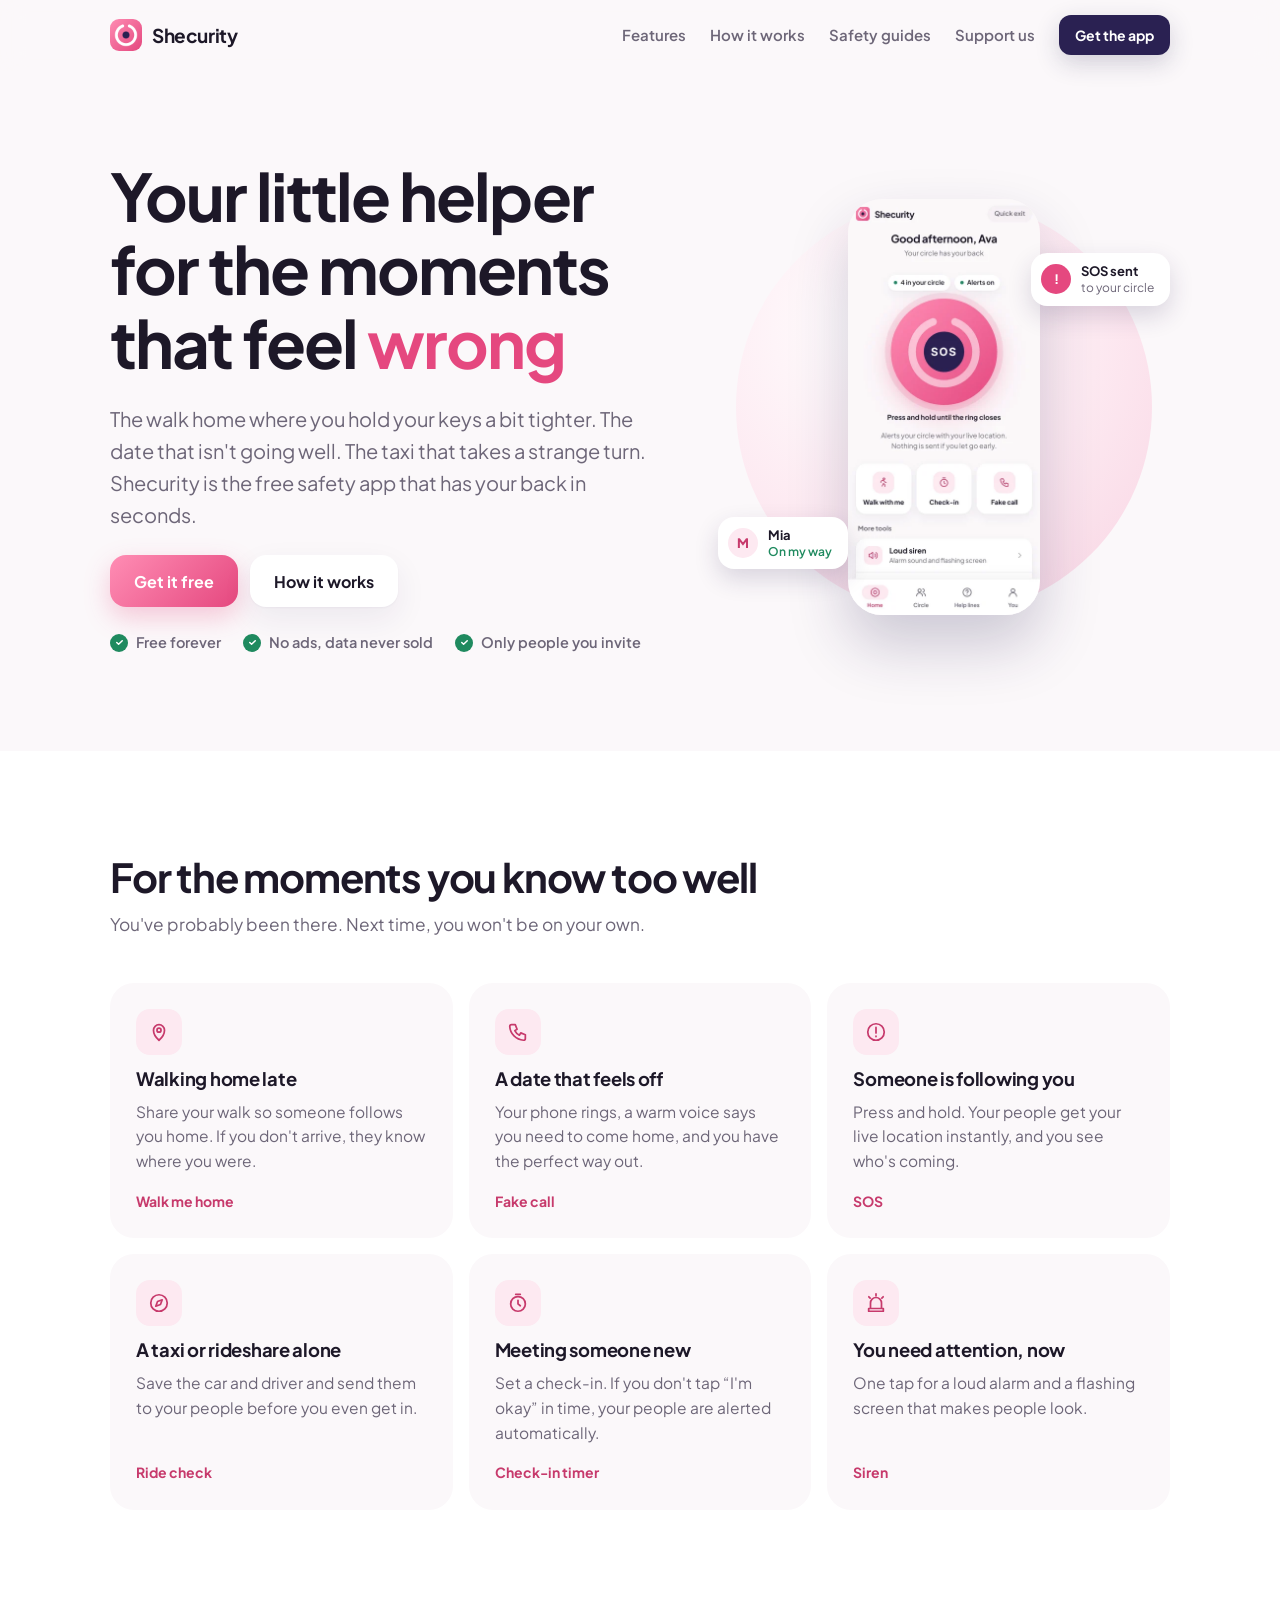
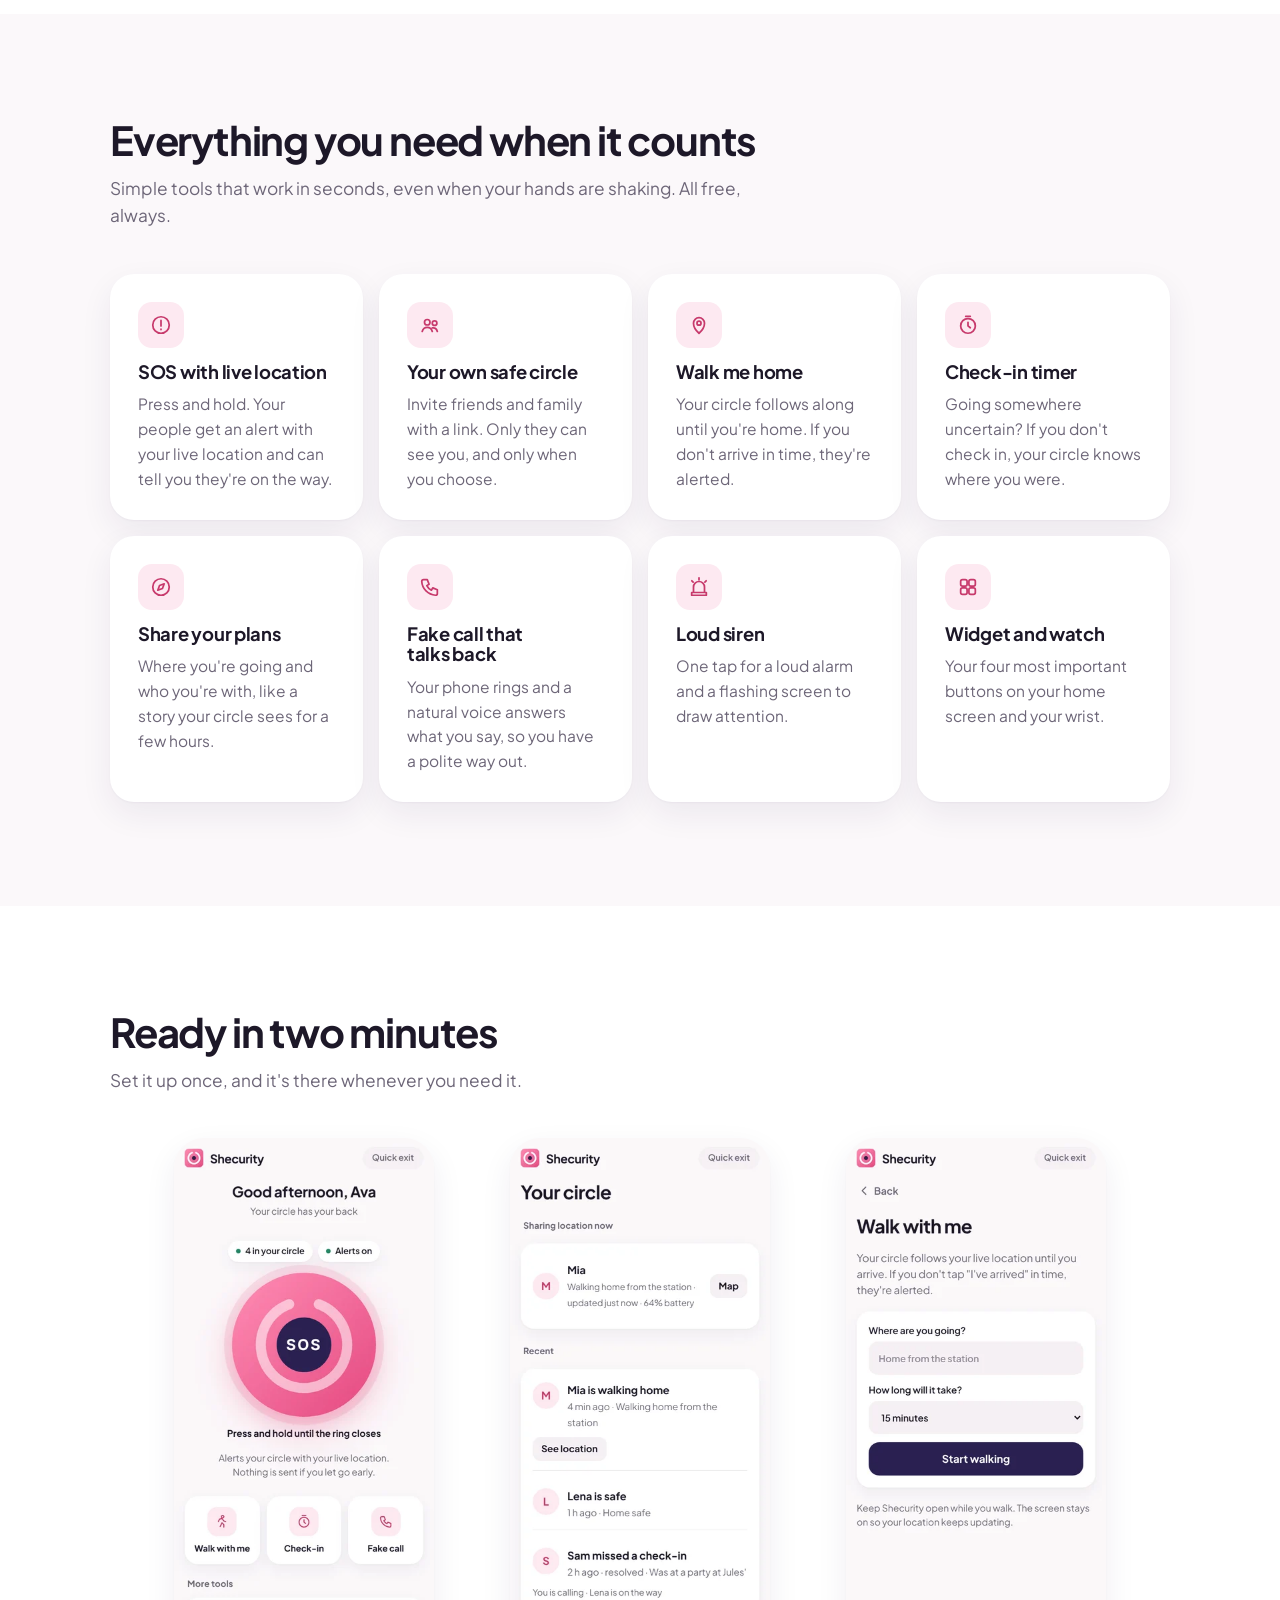
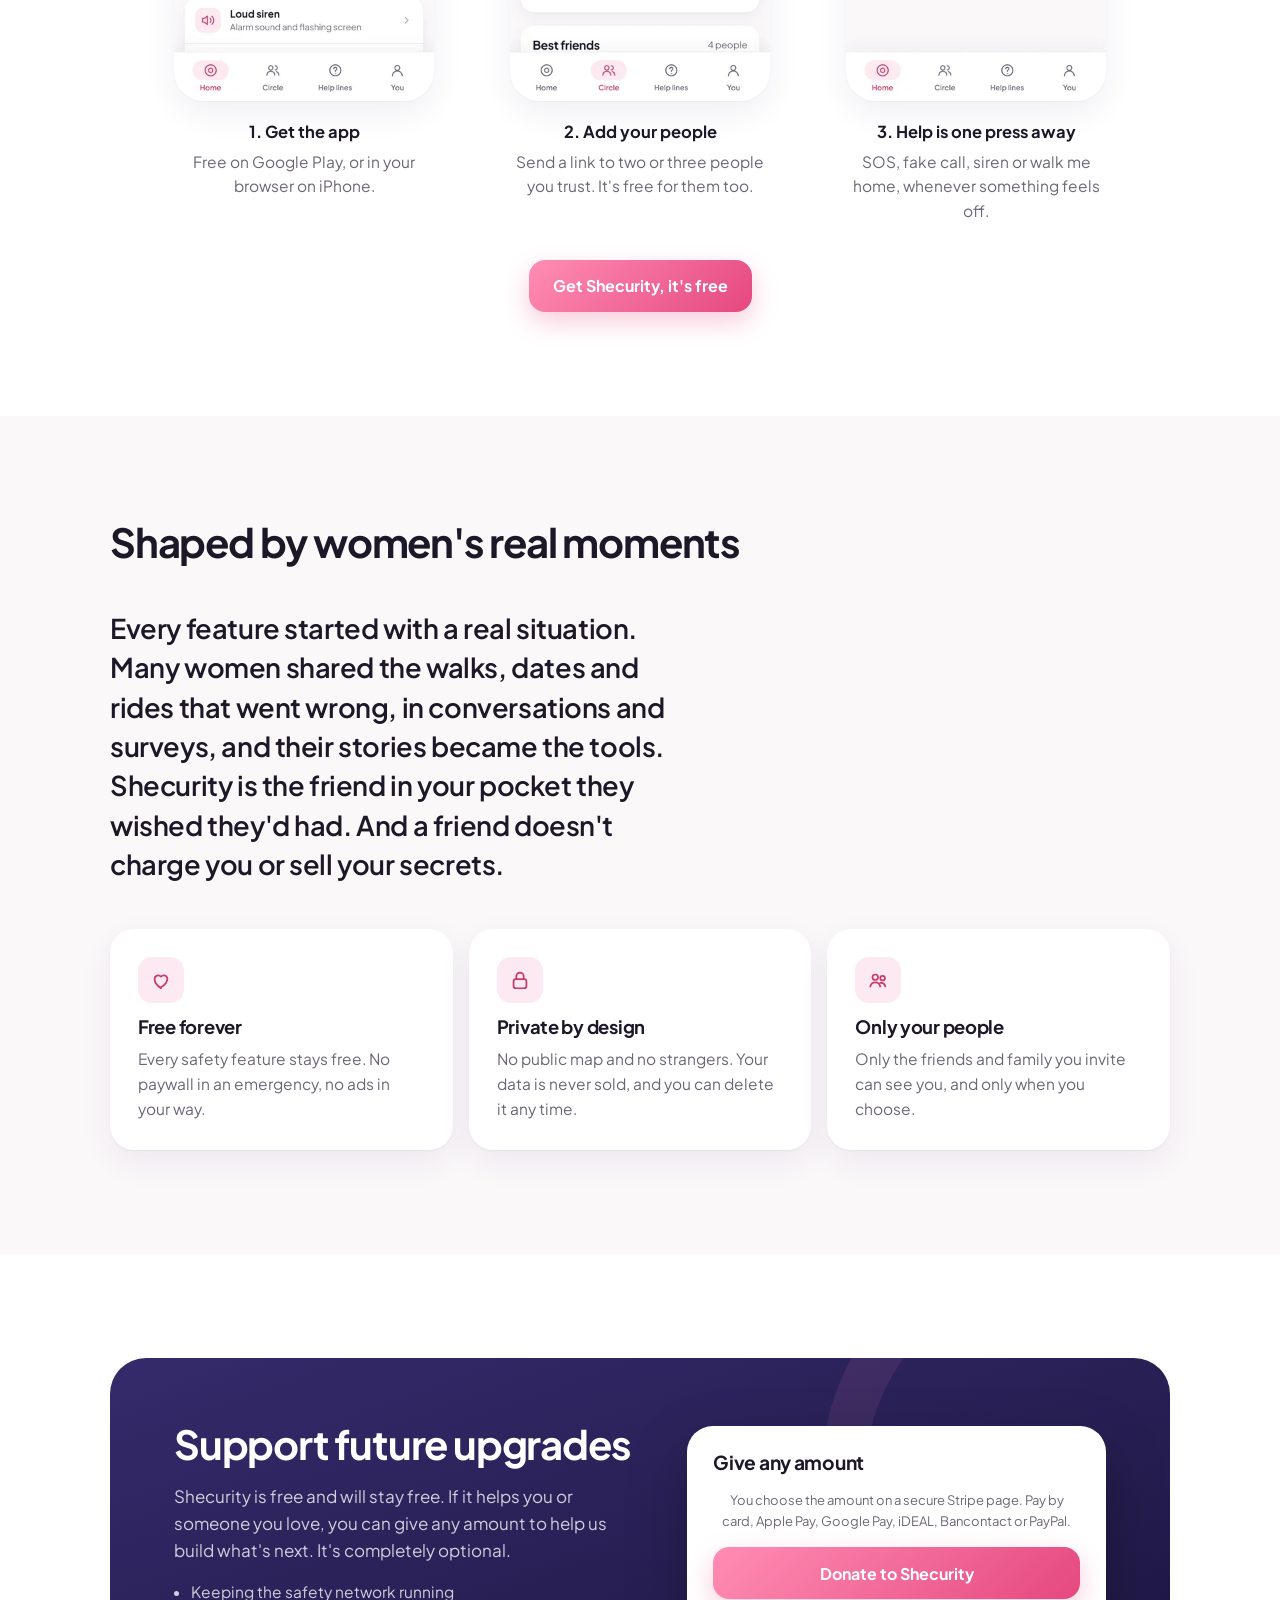
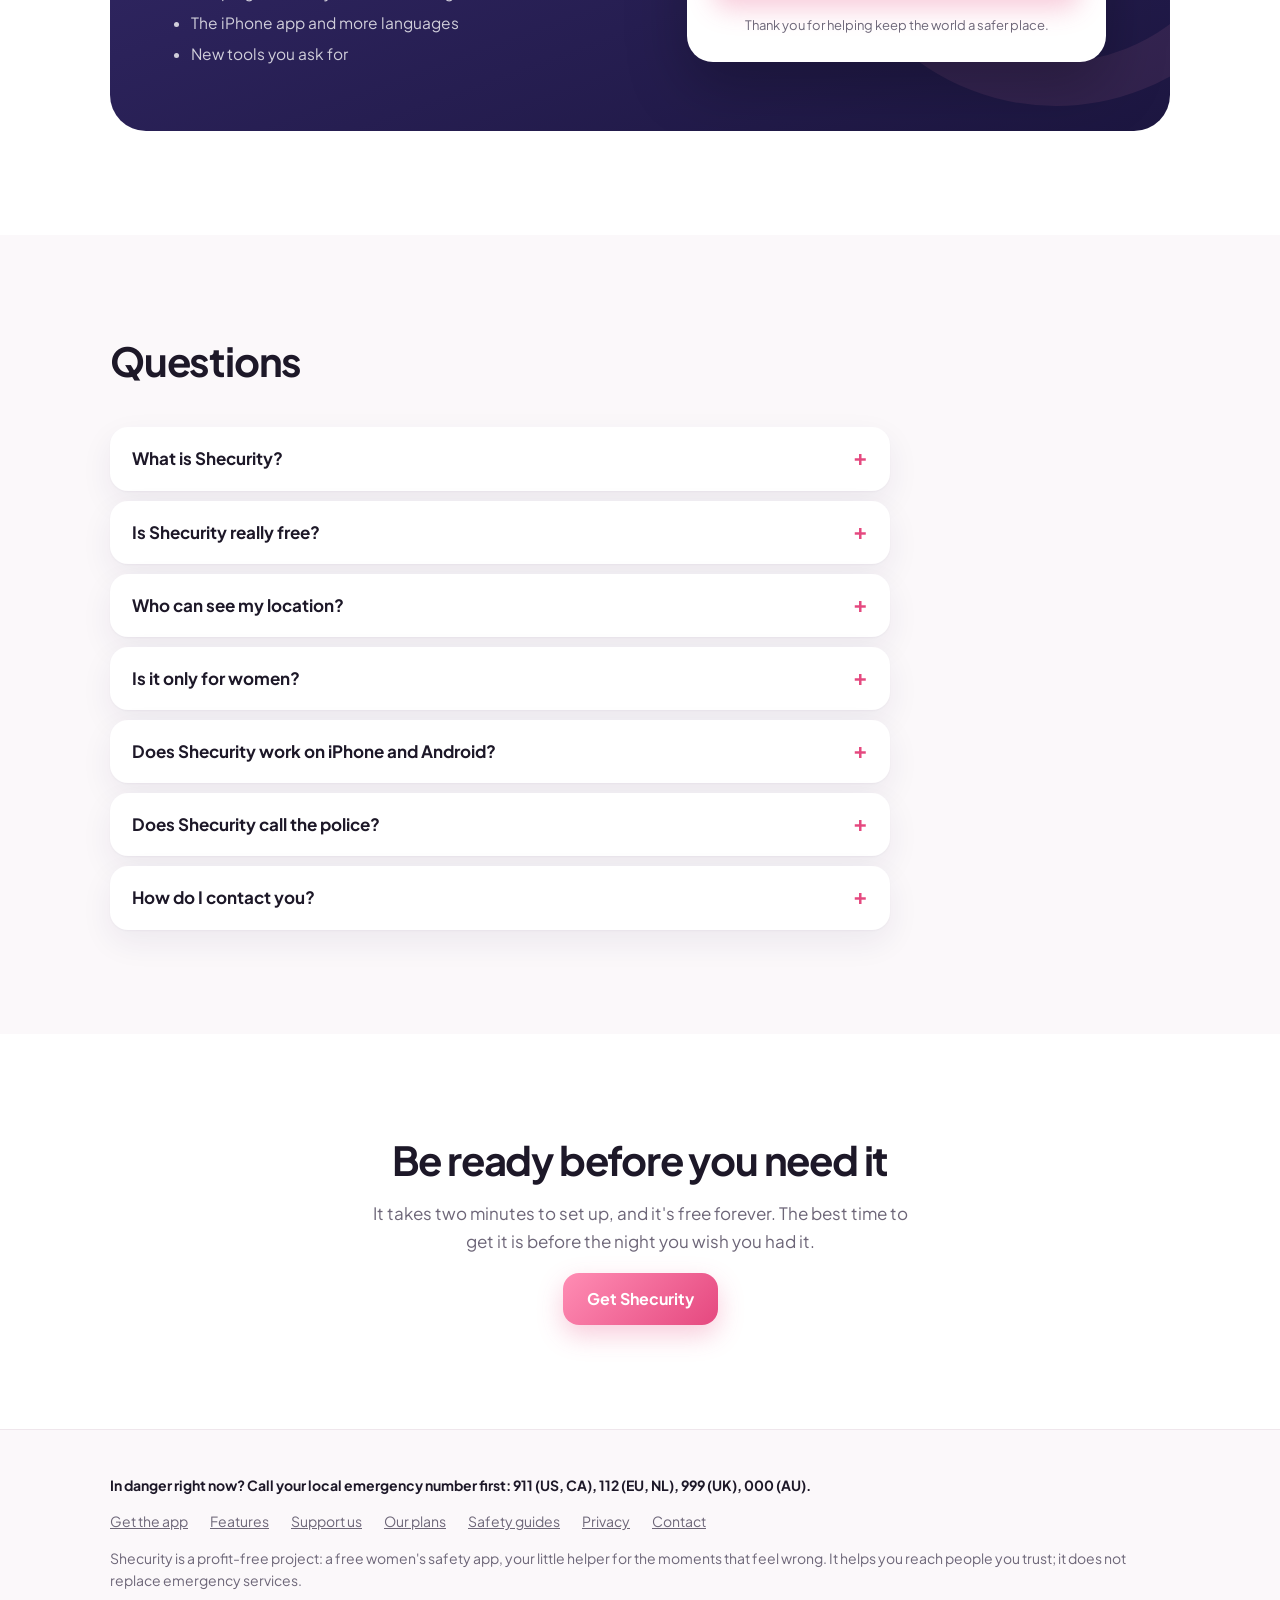
==== commit 26a45ea3: "Donations through Stripe: one Donate button, any amount, privacy note updated Co-Authored-By: Claude" ====
--- a/index.html
+++ b/index.html
@@ -91,11 +91,10 @@
 <ul><li>Keeping the safety network running</li><li>The iPhone app and more languages</li><li>New tools you ask for</li></ul>
 </div>
 <div class="give" id="give">
-<h3>Choose an amount</h3>
-<div class="amounts" role="group" aria-label="Donation amount"><button type="button" data-amount="5" aria-pressed="false">€5</button><button type="button" data-amount="10" aria-pressed="true">€10</button><button type="button" data-amount="25" aria-pressed="false">€25</button><button type="button" data-amount="50" aria-pressed="false">€50</button></div>
-<label class="other">€<input type="number" id="otherAmount" min="1" step="1" inputmode="numeric" placeholder="Other amount" aria-label="Other amount in euros"></label>
-<a class="btn pink" id="donateBtn" href="#support" aria-disabled="true">Donate with PayPal</a>
-<p class="note" id="donateNote">Donations open very soon.</p>
+<h3>Give any amount</h3>
+<p class="note">You choose the amount on a secure Stripe page. Pay by card, Apple Pay, Google Pay, iDEAL, Bancontact or PayPal.</p>
+<a class="btn pink" id="donateBtn" href="https://buy.stripe.com/6oUeVd8t014Qa951os1sQ00" target="_blank" rel="noopener">Donate to Shecurity</a>
+<p class="note" id="donateNote">Thank you for helping keep the world a safer place.</p>
 </div>
 </div></div></section>
 
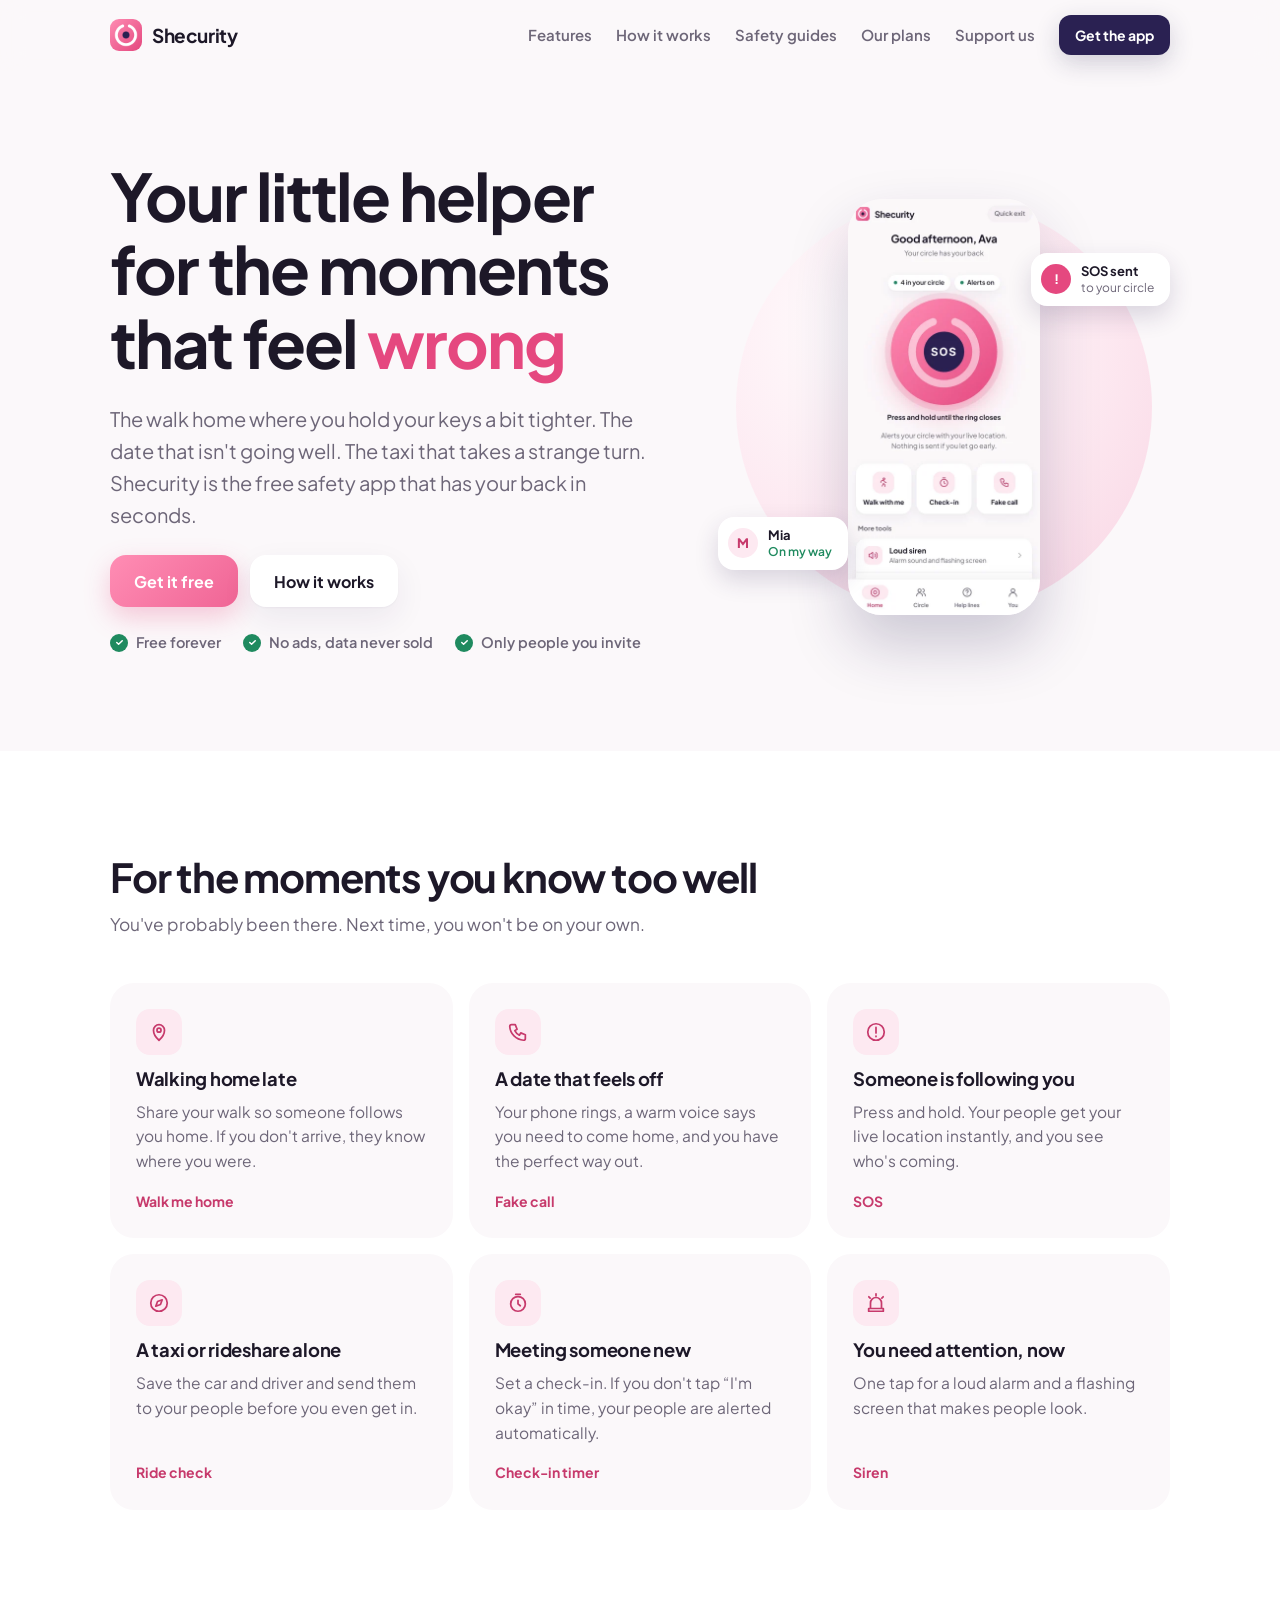
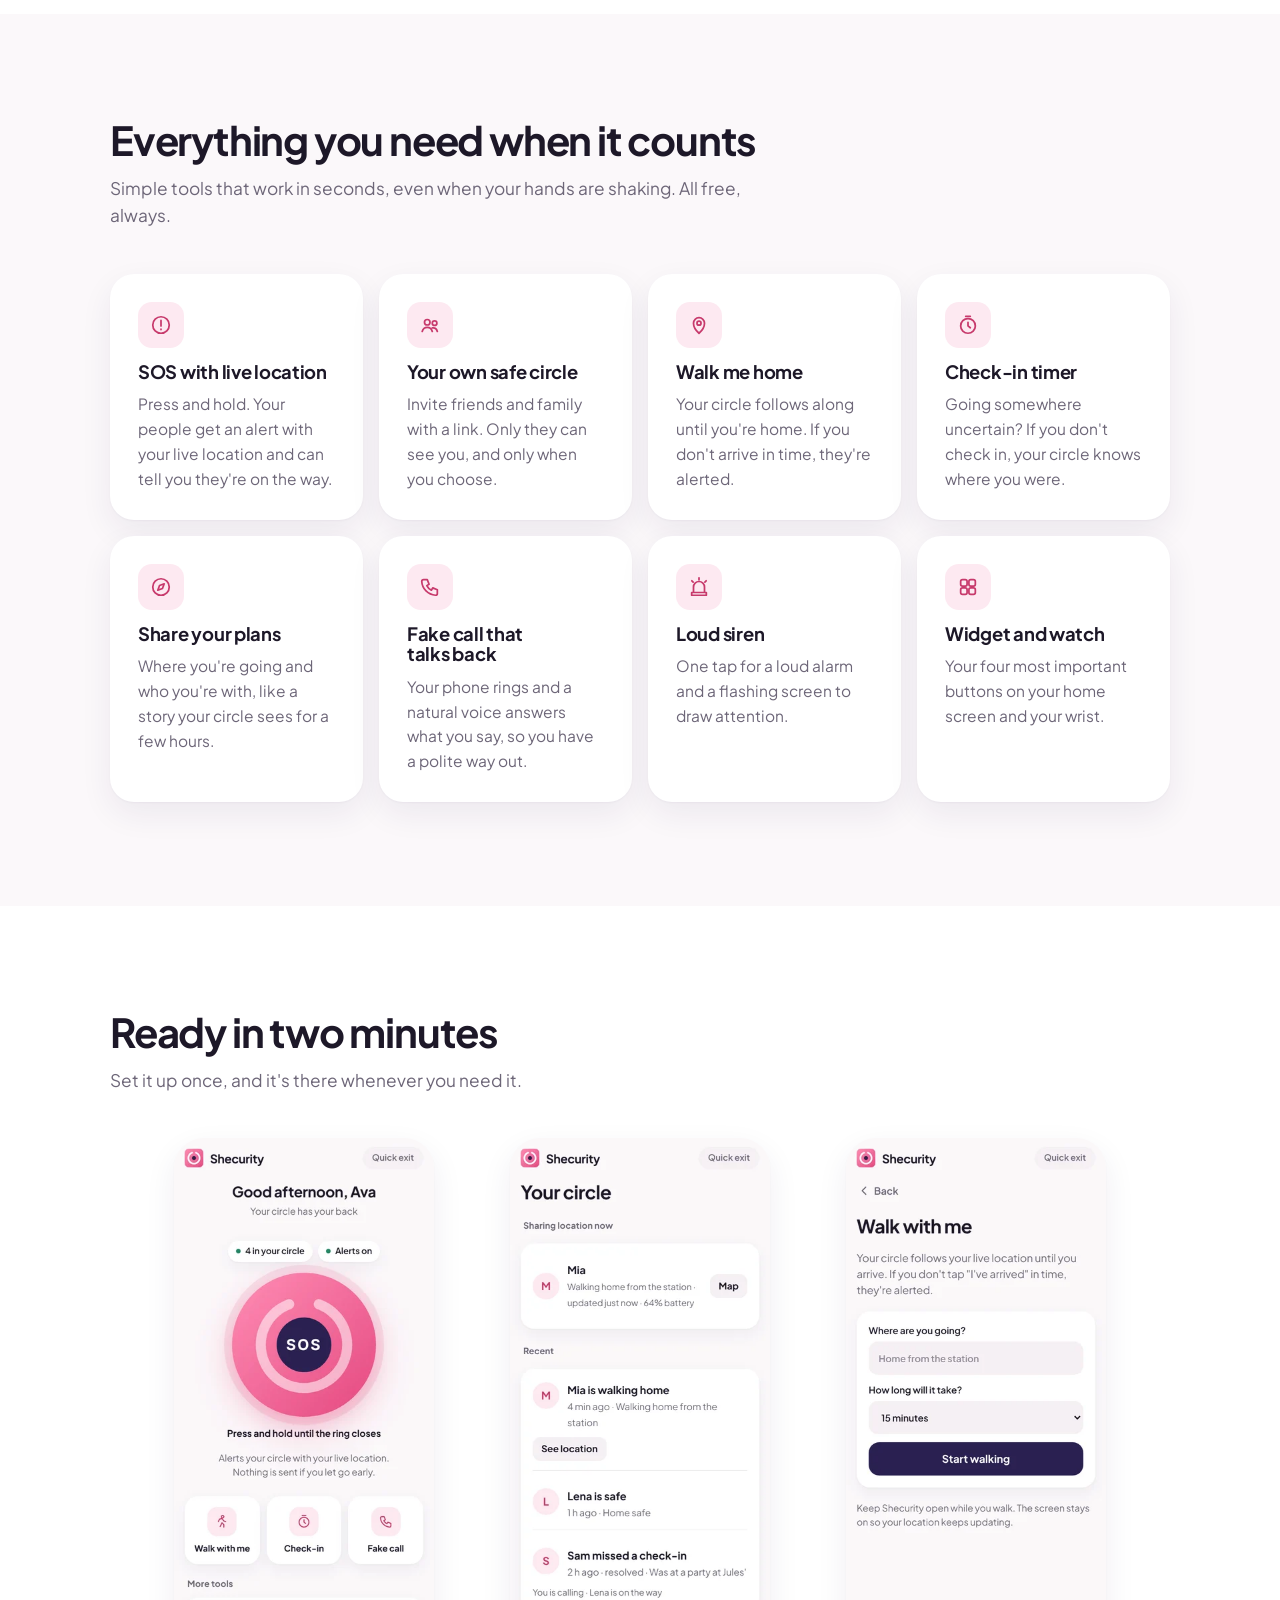
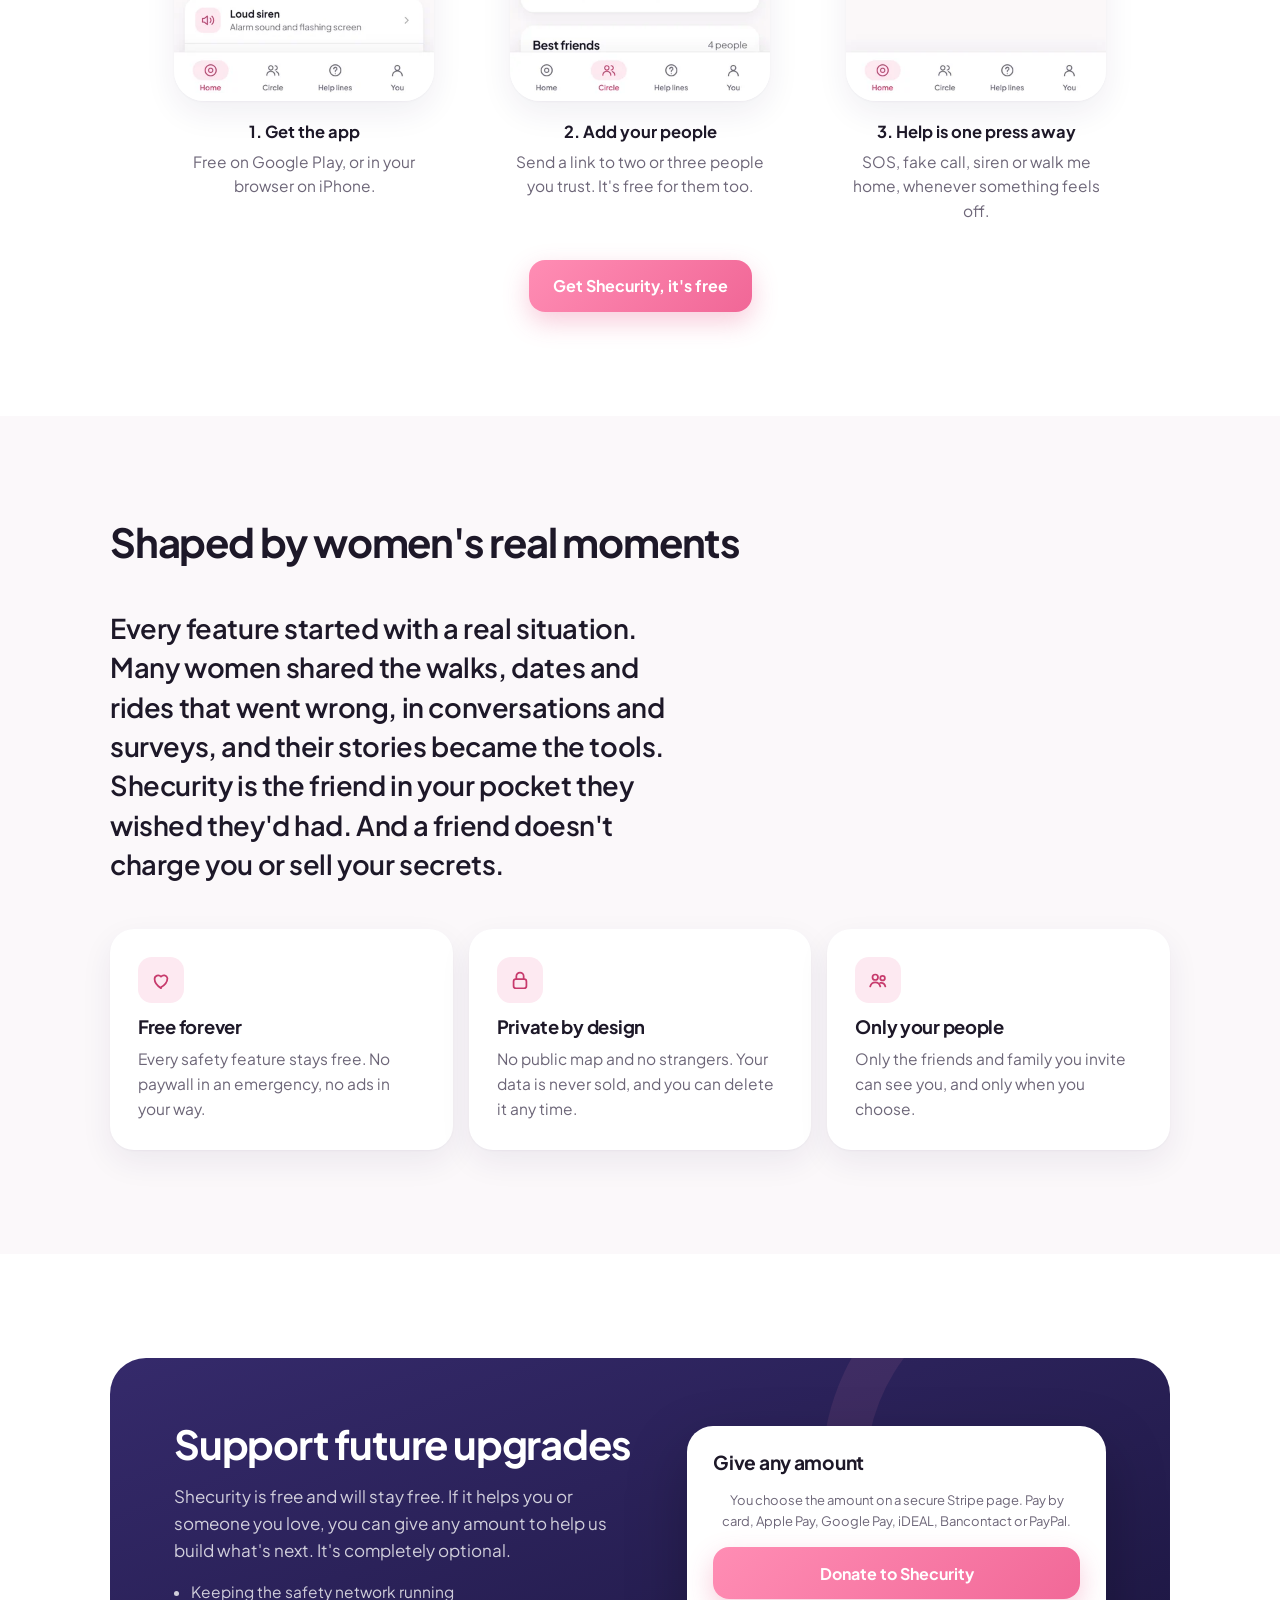
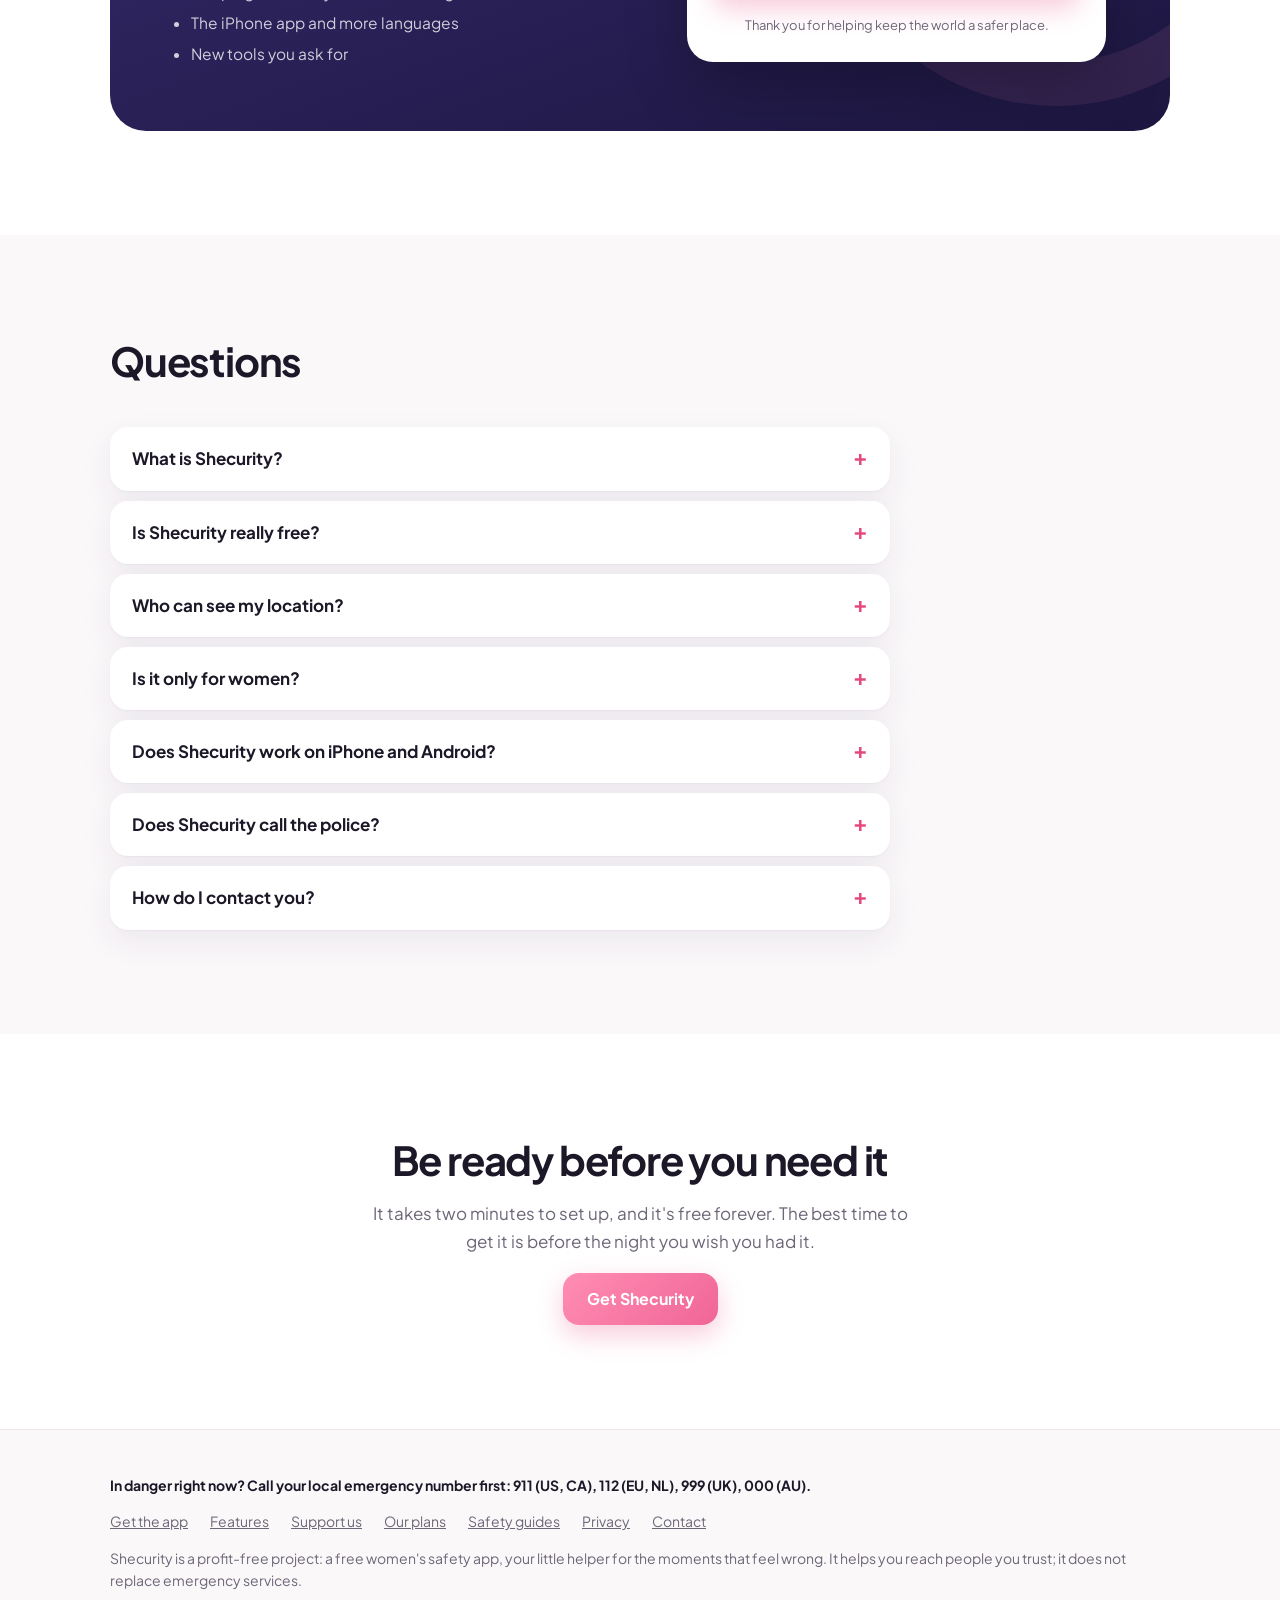
==== commit f37a87e0: "Our plans link in the top menu, also on phones Co-Authored-By: Claude Opus 5.5 (1M context) <noreply" ====
--- a/index.html
+++ b/index.html
@@ -38,7 +38,7 @@
 <body>
 <header class="site"><div class="wrap">
 <a class="logo" href=""><img src="icon-192.png" alt="" width="32" height="32">Shecurity</a>
-<nav class="top" aria-label="Main"><a href="#features">Features</a><a href="#how">How it works</a><a href="guides/">Safety guides</a><a href="#support">Support us</a><a class="btn primary sm" href="https://shecurity.app/get/">Get the app</a></nav>
+<nav class="top" aria-label="Main"><a href="#features">Features</a><a href="#how">How it works</a><a href="guides/">Safety guides</a><a class="keep" href="plans/"><span class="xs-hide">Our </span>plans</a><a href="#support">Support us</a><a class="btn primary sm" href="https://shecurity.app/get/">Get the app</a></nav>
 </div></header>
 <main>
 
--- a/assets/style.css
+++ b/assets/style.css
@@ -41,7 +41,9 @@
 nav.top { display: flex; align-items: center; gap: 24px; font-size: 15px; font-weight: 600; }
 nav.top a:not(.btn) { color: var(--muted); text-decoration: none; }
 nav.top a:not(.btn):hover { color: var(--ink); }
-@media (max-width: 760px) { nav.top a:not(.btn) { display: none; } }
+nav.top a { white-space: nowrap; }
+@media (max-width: 380px) { nav.top { gap: 10px; } nav.top .xs-hide { display: none; } nav.top .keep { text-transform: capitalize; } nav.top .btn.sm { padding: 8px 12px; } .logo { font-size: 17px; gap: 8px; } .logo img { width: 28px; height: 28px; } }
+@media (max-width: 760px) { nav.top { gap: 14px; font-size: 14px; } nav.top a:not(.btn):not(.keep) { display: none; } }
 
 /* buttons */
 .btn { display: inline-flex; align-items: center; justify-content: center; gap: 8px; min-height: 52px; padding: 12px 24px; border-radius: 16px; font: 700 16px/1.2 var(--font); text-decoration: none; border: 0; cursor: pointer; transition: transform .15s ease, box-shadow .15s ease; }
@@ -82,7 +84,7 @@
 @media (max-width: 820px) { .pillars { grid-template-columns: minmax(0, 1fr); } }
 
 /* roadmap */
-.road { list-style: none; margin: 0; padding: 0; display: grid; grid-template-columns: repeat(4, minmax(0, 1fr)); gap: 16px; position: relative; }
+.road { list-style: none; margin: 0; padding: 0; display: grid; grid-template-columns: repeat(3, minmax(0, 1fr)); gap: 16px; position: relative; }
 .road > li { background: var(--surface); border-radius: 24px; padding: 26px 24px; box-shadow: var(--shadow); display: flex; flex-direction: column; gap: 12px; position: relative; }
 .road .when { display: flex; align-items: center; gap: 10px; font-weight: 700; font-size: 15px; color: var(--muted); }
 .road .dot { width: 12px; height: 12px; border-radius: 50%; background: var(--line); box-shadow: 0 0 0 4px var(--surface-2); }
@@ -94,7 +96,7 @@
 .road > li.always .dot { background: var(--pink-light); box-shadow: 0 0 0 4px rgba(255, 255, 255, .12); }
 .road ul { margin: 0; padding-left: 1.1em; display: flex; flex-direction: column; gap: 6px; font-size: 15px; color: var(--muted); }
 .road > li.always ul { color: rgba(255, 255, 255, .78); }
-@media (max-width: 960px) { .road { grid-template-columns: repeat(2, minmax(0, 1fr)); } }
+@media (max-width: 860px) { .road { grid-template-columns: minmax(0, 1fr); } }
 @media (max-width: 560px) { .road { grid-template-columns: minmax(0, 1fr); } }
 
 /* jewelry */
@@ -237,3 +239,70 @@
 .app-art .dot-sos, .app-art .av { width: 30px; height: 30px; border-radius: 50%; display: grid; place-items: center; font-weight: 800; }
 .app-art .dot-sos { background: var(--pink); color: #fff; }
 .app-art .av { background: var(--soft); color: #c73a6c; }
+.jewel-band { padding-top: 8px; }
+.jewel-head { max-width: 560px; margin: 0 auto 22px; text-align: center; }
+.jewel-head h2 { font-size: clamp(1.3rem, 2.4vw, 1.6rem); margin: 0 0 8px; }
+.jewel-head p { color: var(--muted); font-size: 15px; margin: 0; }
+.pieces.mini { grid-template-columns: repeat(3, minmax(0, 1fr)); gap: 14px; max-width: 720px; margin: 0 auto; }
+.pieces.mini .piece { margin: 0; border-radius: 22px; }
+.pieces.mini .art svg { width: 64%; height: 76%; }
+.pieces.mini figcaption { padding: 12px 14px 16px; display: flex; flex-direction: column; gap: 2px; text-align: center; }
+.pieces.mini figcaption b { font-size: 15px; }
+.pieces.mini figcaption span { color: var(--muted); font-size: 13px; line-height: 1.4; }
+@media (max-width: 860px) { .pieces.mini { grid-template-columns: repeat(3, minmax(0, 1fr)); } }
+@media (max-width: 480px) { .pieces.mini { gap: 8px; } .pieces.mini figcaption span { display: none; } .pieces.mini figcaption { padding: 8px 6px 12px; } }
+.pieces.mini { grid-template-columns: repeat(4, minmax(0, 1fr)); max-width: 920px; }
+@media (max-width: 860px) { .pieces.mini { grid-template-columns: repeat(2, minmax(0, 1fr)); max-width: 460px; } }
+@media (max-width: 480px) { .pieces.mini figcaption span { display: block; } }
+.wish-band { padding-top: 0; }
+form.card.wish { max-width: 640px; margin: 0 auto; }
+.wish-head h2 { font-size: clamp(1.3rem, 2.4vw, 1.6rem); margin: 0 0 8px; }
+.wish-head p { color: var(--muted); font-size: 15px; margin: 0; }
+.wish-topics { display: flex; flex-wrap: wrap; gap: 8px; }
+.wish-topics label { cursor: pointer; }
+.wish-topics input { position: absolute; opacity: 0; pointer-events: none; }
+.wish-topics span { display: inline-block; padding: 9px 16px; border-radius: 999px; border: 1.5px solid var(--line); font-size: 14.5px; font-weight: 600; color: var(--muted); transition: background .2s, border-color .2s, color .2s; }
+.wish-topics input:checked + span { background: var(--soft); border-color: var(--pink); color: var(--ink); }
+.wish-topics input:focus-visible + span { outline: 2px solid var(--pink); outline-offset: 2px; }
+.wish textarea { font: 500 16px var(--font); color: var(--ink); background: var(--surface); border: 1.5px solid var(--line); border-radius: 14px; padding: 12px 14px; width: 100%; resize: vertical; min-height: 110px; }
+.wish textarea:focus { outline: none; border-color: var(--pink); }
+.wish-foot { display: flex; flex-wrap: wrap; align-items: center; gap: 12px 16px; }
+.wish-foot .small-note { margin: 0; }
+.sr { position: absolute; width: 1px; height: 1px; overflow: hidden; clip: rect(0 0 0 0); white-space: nowrap; }
+.hp { position: absolute; left: -9999px; width: 1px; height: 1px; opacity: 0; }
+
+/* motion: gentle, and only for people who haven't asked their phone for less */
+@media (prefers-reduced-motion: no-preference) {
+  .hero .copy > * { animation: rise .7s cubic-bezier(.2, .7, .2, 1) both; }
+  .hero .copy > *:nth-child(2) { animation-delay: .08s; }
+  .hero .copy > *:nth-child(3) { animation-delay: .16s; }
+  .hero .copy > *:nth-child(4) { animation-delay: .24s; }
+  .hero .copy > *:nth-child(5) { animation-delay: .32s; }
+  .hero-art::before { animation: breathe 7s ease-in-out infinite; }
+  .app-art picture { animation: rise .9s .1s cubic-bezier(.2, .7, .2, 1) both, float 6s 1s ease-in-out infinite; }
+  .app-art .c1 { animation: pop .55s 1s cubic-bezier(.3, 1.5, .5, 1) both, float 5s 1.6s ease-in-out infinite; }
+  .app-art .c2 { animation: pop .55s 2.2s cubic-bezier(.3, 1.5, .5, 1) both, float 5.5s 2.8s ease-in-out infinite; }
+  .app-art .dot-sos { position: relative; }
+  .app-art .dot-sos::after { content: ""; position: absolute; inset: 0; border-radius: 50%; box-shadow: 0 0 0 0 rgba(229, 72, 127, .5); animation: ping 2.2s 1.5s ease-out infinite; }
+  .app-art.tilt picture, .app-art.tilt .chip { transition: translate .35s ease-out; }
+  .moment, .pillar, .piece, .road > li, .shots img { transition: transform .25s ease, box-shadow .25s ease; }
+  .reveal { opacity: 0; translate: 0 22px; transition: opacity .7s ease var(--d, 0s), translate .7s cubic-bezier(.2, .7, .2, 1) var(--d, 0s), transform .25s ease, box-shadow .25s ease; }
+  .reveal.in { opacity: 1; translate: none; }
+  .moment:hover, .pillar:hover, .piece:hover, .road > li:hover { transform: translateY(-4px); box-shadow: 0 16px 34px rgba(42, 33, 82, .12); }
+  .shots img:hover { transform: translateY(-6px) rotate(-1deg); }
+  .moment:hover .ic svg, .pillar:hover .ic svg { animation: nudge .5s ease; }
+  .piece:hover .art svg { animation: sway 1.2s ease-in-out; }
+  .road > li.now .dot { animation: ping-safe 2.4s ease-out infinite; }
+  .btn:active { transform: scale(.97); }
+  .btn.pink, .btn.primary { background-size: 200% 100%; }
+  details summary { transition: color .2s; }
+  details[open] > *:not(summary) { animation: rise .35s ease both; }
+}
+@keyframes rise { from { opacity: 0; transform: translateY(18px); } to { opacity: 1; transform: none; } }
+@keyframes pop { from { opacity: 0; transform: scale(.6) translateY(10px); } to { opacity: 1; transform: none; } }
+@keyframes float { 0%, 100% { transform: translateY(0); } 50% { transform: translateY(-8px); } }
+@keyframes breathe { 0%, 100% { transform: scale(1); } 50% { transform: scale(1.04); } }
+@keyframes ping { 0% { box-shadow: 0 0 0 0 rgba(229, 72, 127, .5); } 80%, 100% { box-shadow: 0 0 0 14px rgba(229, 72, 127, 0); } }
+@keyframes ping-safe { 0% { box-shadow: 0 0 0 0 rgba(31, 138, 95, .45); } 80%, 100% { box-shadow: 0 0 0 10px rgba(31, 138, 95, 0); } }
+@keyframes nudge { 0%, 100% { transform: rotate(0); } 30% { transform: rotate(-12deg) scale(1.1); } 60% { transform: rotate(8deg); } }
+@keyframes sway { 0%, 100% { transform: rotate(0); } 30% { transform: rotate(-4deg); } 65% { transform: rotate(3deg); } }
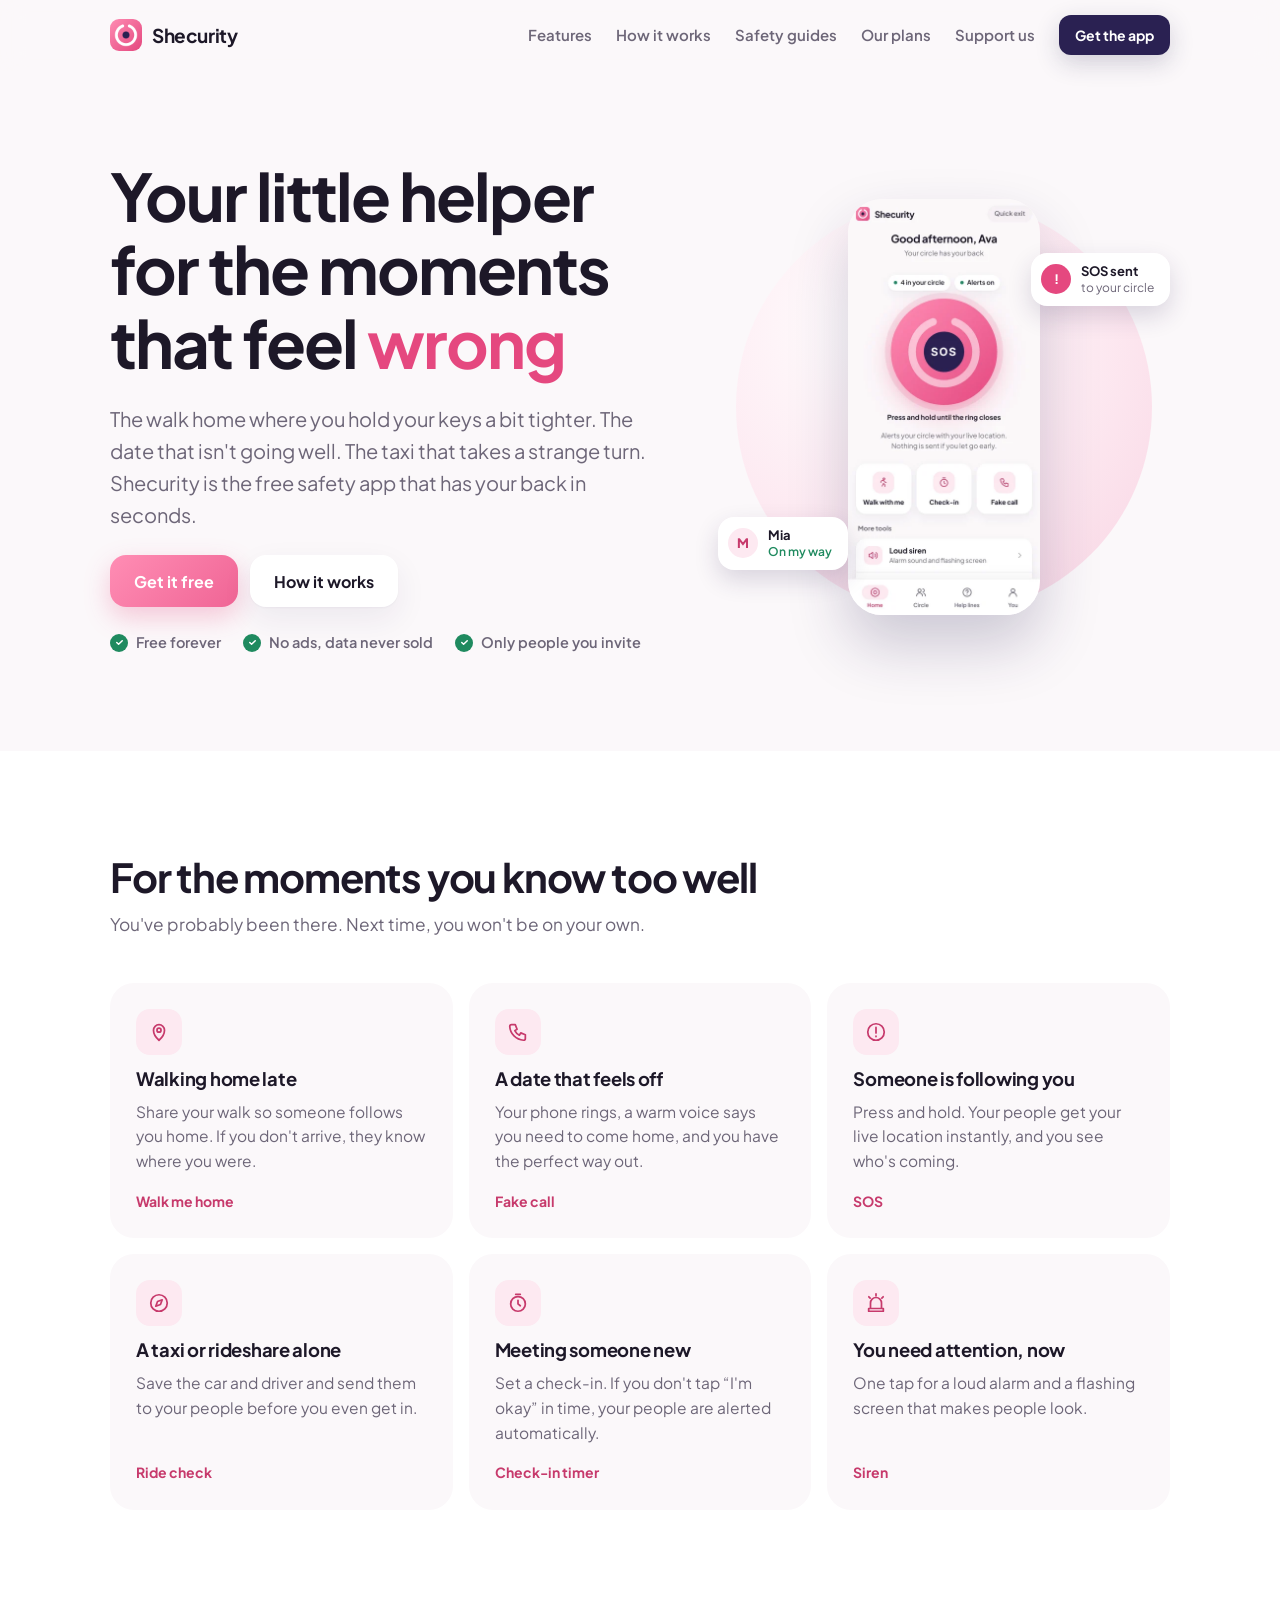
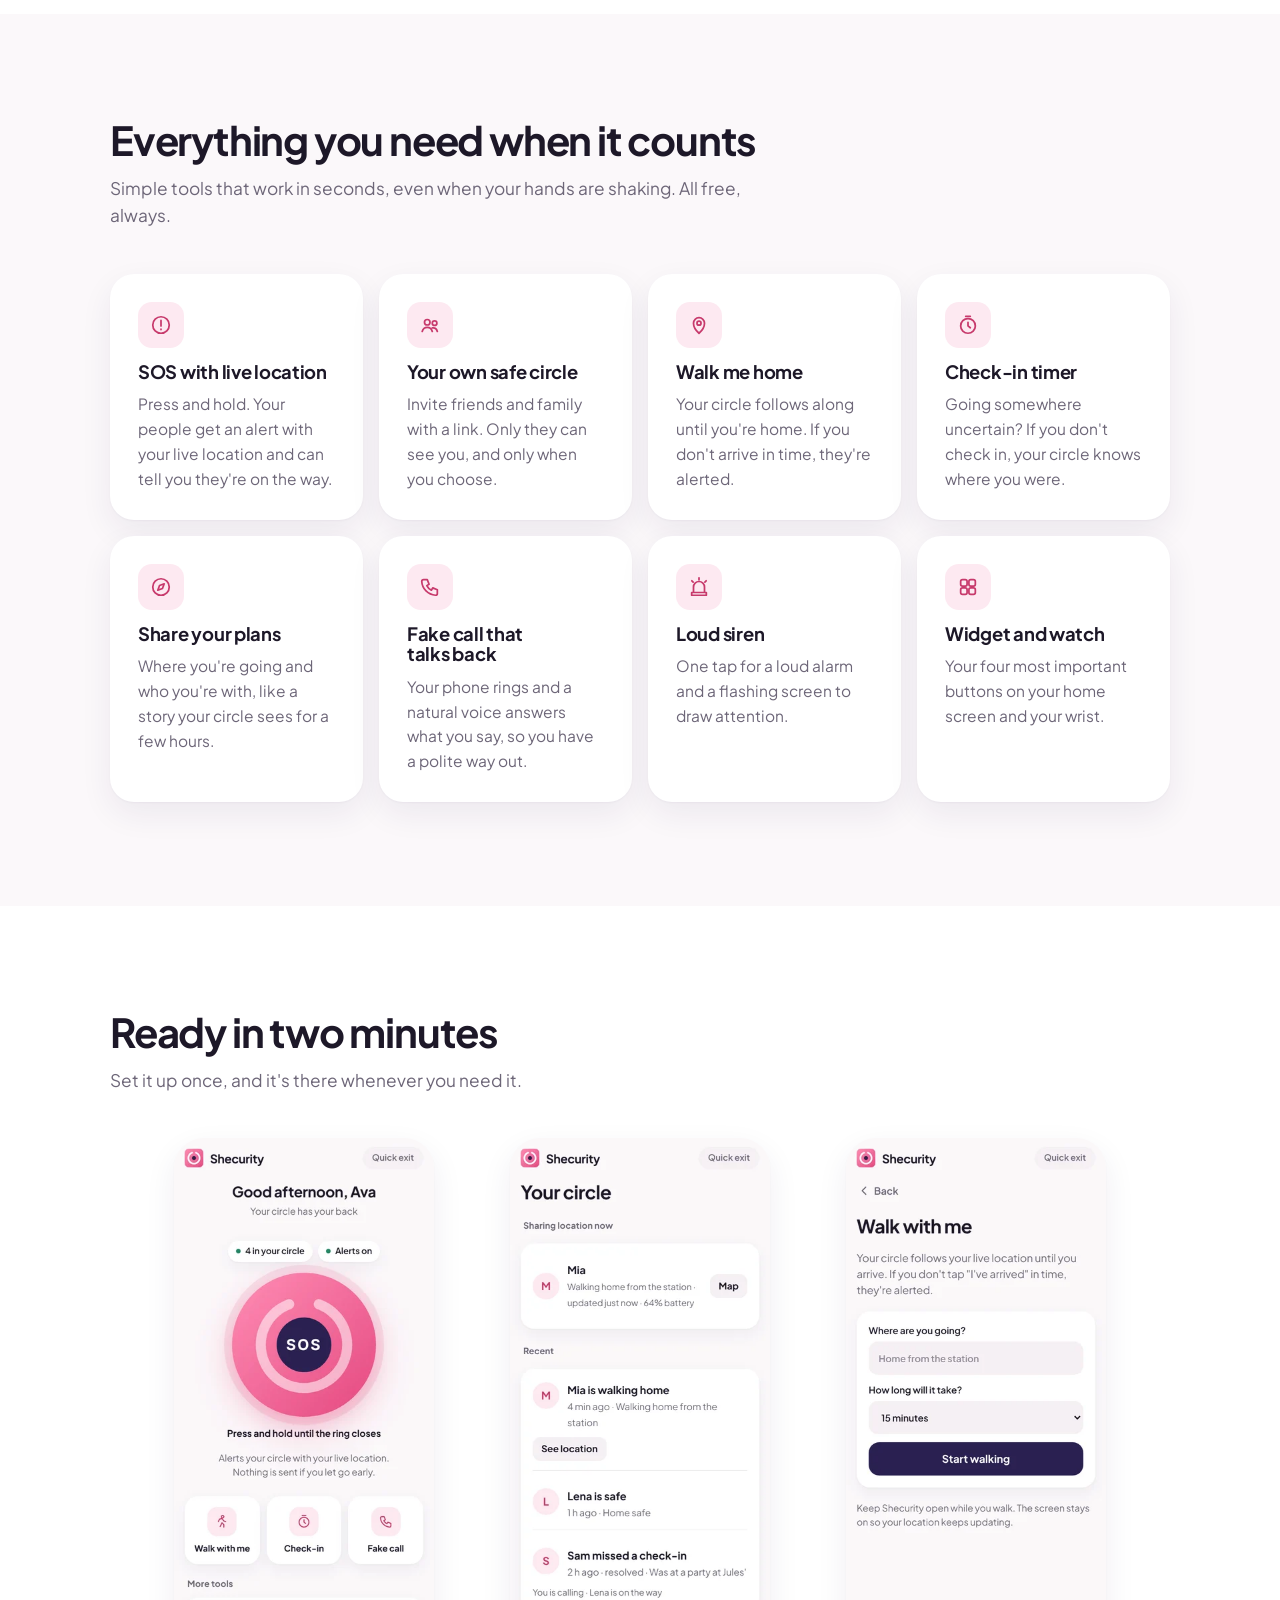
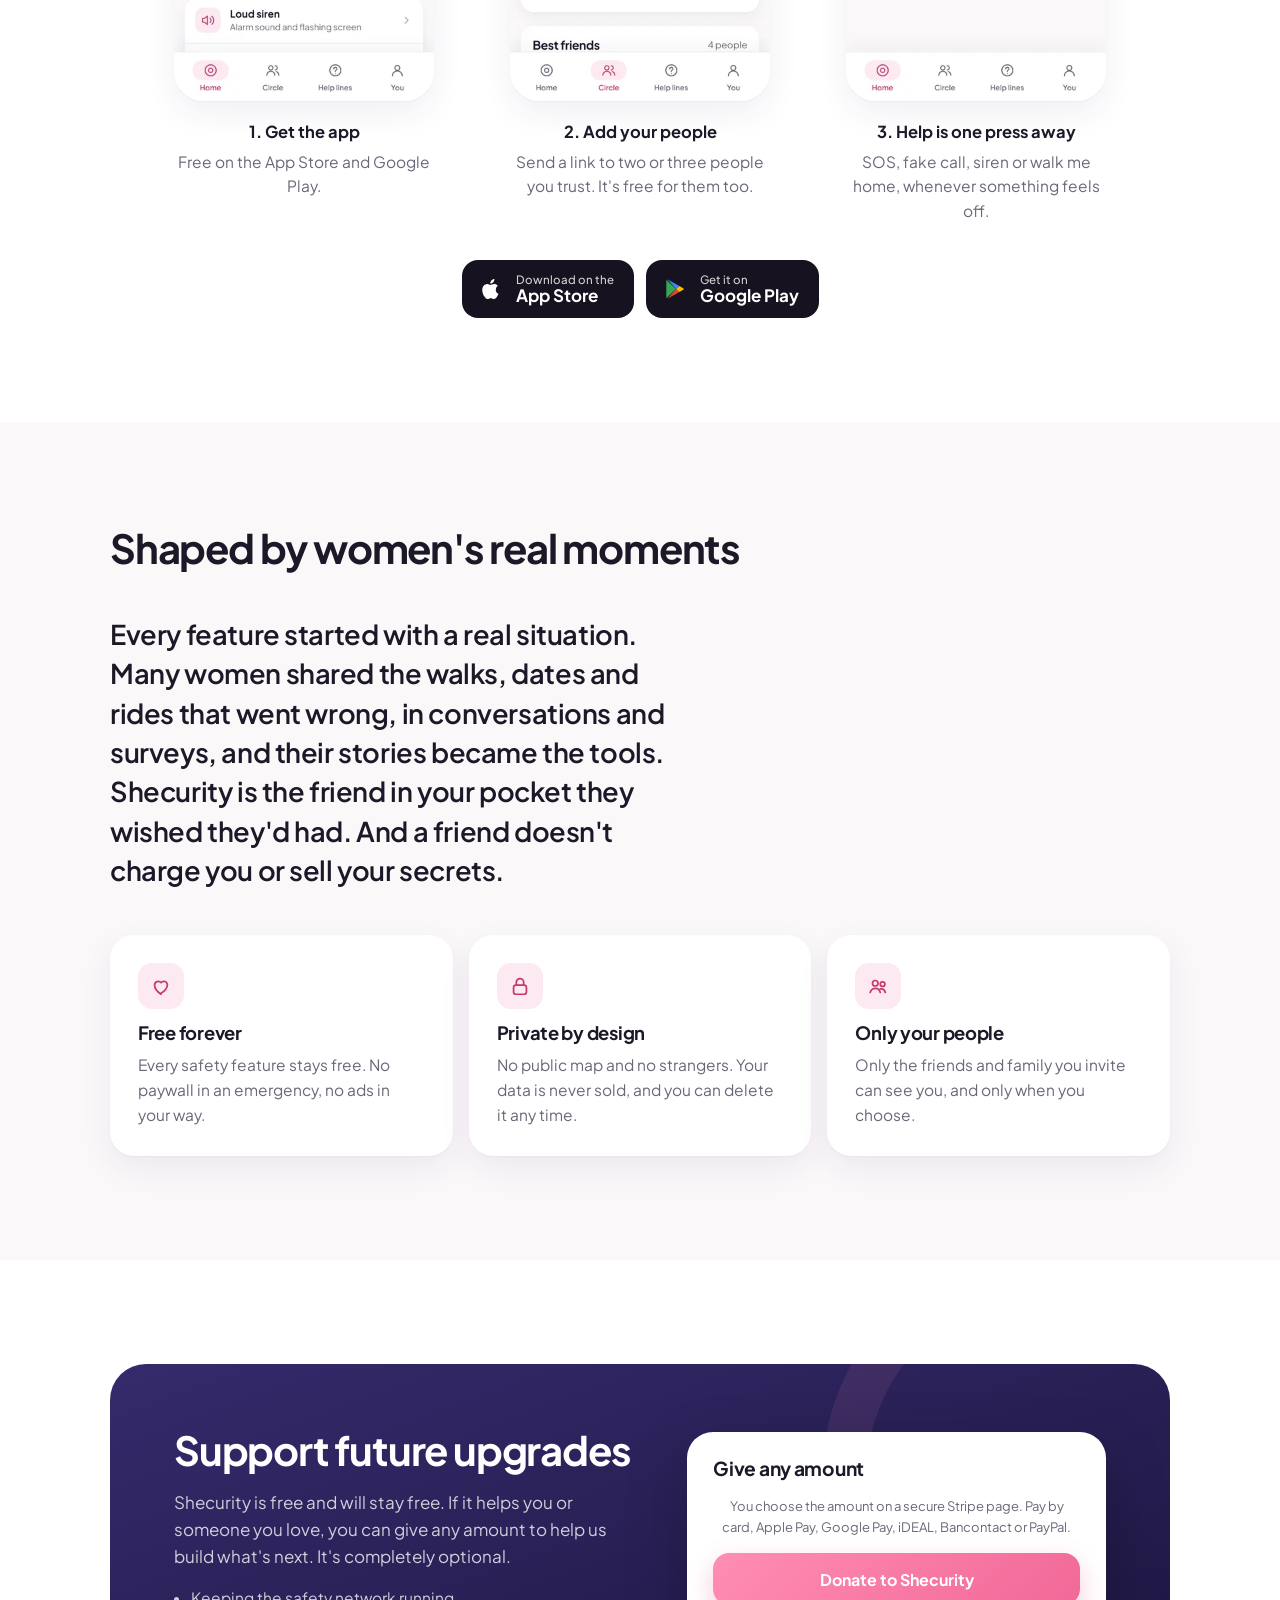
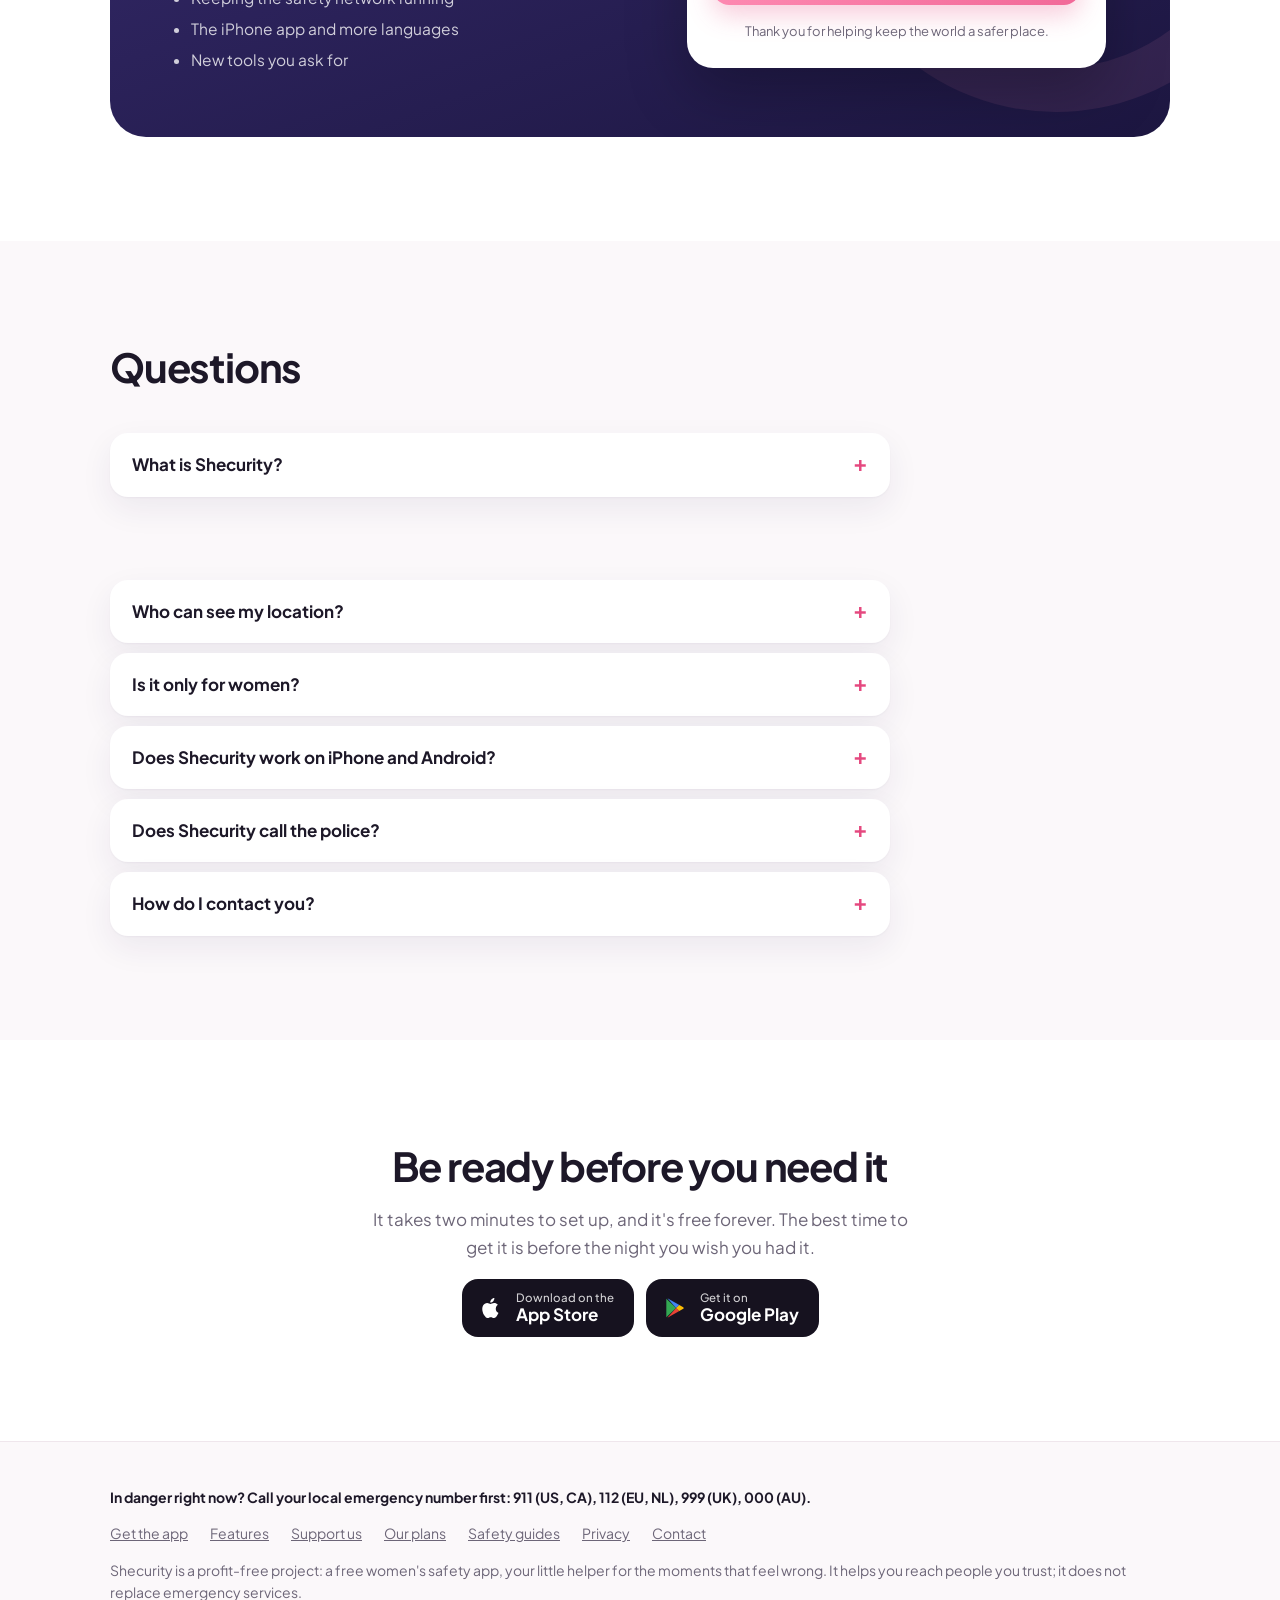
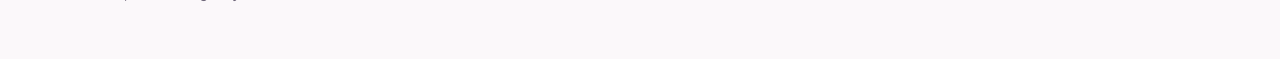
==== commit fefbc062: "App Store is live: store buttons instead of browser install App Store and Google Play buttons in How" ====
--- a/index.html
+++ b/index.html
@@ -30,15 +30,15 @@
 <link rel="preconnect" href="https://fonts.gstatic.com" crossorigin>
 <link rel="stylesheet" href="https://fonts.googleapis.com/css2?family=Plus+Jakarta+Sans:wght@400;500;600;700&display=swap">
 <link rel="stylesheet" href="assets/style.css">
-<script type="application/ld+json">{"@context": "https://schema.org", "@type": "Organization", "@id": "https://getshecurity.com/#org", "name": "Shecurity", "url": "https://getshecurity.com/", "logo": "https://getshecurity.com/icon-512.png", "email": "hello@getshecurity.com", "slogan": "Your little helper for the moments that feel wrong.", "sameAs": ["https://shecurity.app/", "https://play.google.com/store/apps/details?id=io.github.punselie15.shecurity"]}</script>
+<script type="application/ld+json">{"@context": "https://schema.org", "@type": "Organization", "@id": "https://getshecurity.com/#org", "name": "Shecurity", "url": "https://getshecurity.com/", "logo": "https://getshecurity.com/icon-512.png", "email": "hello@getshecurity.com", "slogan": "Your little helper for the moments that feel wrong.", "sameAs": ["https://shecurity.app/", "https://play.google.com/store/apps/details?id=io.github.punselie15.shecurity", "https://apps.apple.com/app/id6826622812"]}</script>
 <script type="application/ld+json">{"@context": "https://schema.org", "@type": "WebSite", "@id": "https://getshecurity.com/#site", "name": "Shecurity", "url": "https://getshecurity.com/", "publisher": {"@id": "https://getshecurity.com/#org"}, "inLanguage": "en"}</script>
-<script type="application/ld+json">{"@context": "https://schema.org", "@type": "MobileApplication", "name": "Shecurity: Safety Circle & SOS", "operatingSystem": "Android, iOS, web", "applicationCategory": "LifestyleApplication", "applicationSubCategory": "Personal safety", "url": "https://shecurity.app/", "downloadUrl": "https://play.google.com/store/apps/details?id=io.github.punselie15.shecurity", "description": "Free women's safety app built around your own circle of friends and family: SOS with live location, walk me home, check-in timer, fake call that talks back, siren, widgets and watch apps. No ads, data never sold.", "isAccessibleForFree": true, "offers": {"@type": "Offer", "price": "0", "priceCurrency": "USD"}, "featureList": ["Private safety circle with friends and family", "SOS alert with live location", "Walk me home live location", "Check-in timer", "Fake call with a natural voice that answers you", "Loud siren", "Share your plans with your circle", "Home-screen widget and smartwatch app"], "screenshot": ["https://shecurity.app/img/screen-home.jpg", "https://shecurity.app/img/screen-circle.jpg", "https://shecurity.app/img/screen-walk.jpg"], "publisher": {"@id": "https://getshecurity.com/#org"}}</script>
-<script type="application/ld+json">{"@context": "https://schema.org", "@type": "FAQPage", "mainEntity": [{"@type": "Question", "name": "What is Shecurity?", "acceptedAnswer": {"@type": "Answer", "text": "Shecurity is a free women's safety app: your little helper when something feels wrong. It has an SOS with live location, a fake call that talks back, walk me home, check-ins and a siren, and it shares only with the friends and family you invite."}}, {"@type": "Question", "name": "Is Shecurity really free?", "acceptedAnswer": {"@type": "Answer", "text": "Yes. Every safety feature is free forever, with no ads and no trial. Shecurity is profit-free: nobody earns money from it. You can donate to support future upgrades, but you never have to."}}, {"@type": "Question", "name": "Who can see my location?", "acceptedAnswer": {"@type": "Answer", "text": "Only the people in your circle, and only while you choose to share it: during an SOS, a walk or a missed check-in. There is no public map and no strangers. Your location is never sold."}}, {"@type": "Question", "name": "Is it only for women?", "acceptedAnswer": {"@type": "Answer", "text": "Shecurity is designed for women and girls, shaped by their real stories and surveys, but anyone can use it, and anyone can be in your circle: friends, partners, parents, brothers, flatmates."}}, {"@type": "Question", "name": "Does Shecurity work on iPhone and Android?", "acceptedAnswer": {"@type": "Answer", "text": "Yes. Get it on Google Play for Android. On iPhone the App Store version is on its way; until then it works in Safari from the home screen. There are home-screen widgets and Apple Watch and Wear OS apps too."}}, {"@type": "Question", "name": "Does Shecurity call the police?", "acceptedAnswer": {"@type": "Answer", "text": "No. It alerts the people you trust, with your live location, and shows your local emergency number with one tap. In immediate danger, always call 911, 112, 999 or 000 first."}}, {"@type": "Question", "name": "How do I contact you?", "acceptedAnswer": {"@type": "Answer", "text": "Email hello@getshecurity.com. A real person reads every message."}}]}</script>
+<script type="application/ld+json">{"@context": "https://schema.org", "@type": "MobileApplication", "name": "Shecurity: Safety Circle & SOS", "operatingSystem": "Android, iOS, web", "applicationCategory": "LifestyleApplication", "applicationSubCategory": "Personal safety", "url": "https://shecurity.app/", "downloadUrl": "https://getshecurity.com/download/", "description": "Free women's safety app built around your own circle of friends and family: SOS with live location, walk me home, check-in timer, fake call that talks back, siren, widgets and watch apps. No ads, data never sold.", "isAccessibleForFree": true, "offers": {"@type": "Offer", "price": "0", "priceCurrency": "USD"}, "featureList": ["Private safety circle with friends and family", "SOS alert with live location", "Walk me home live location", "Check-in timer", "Fake call with a natural voice that answers you", "Loud siren", "Share your plans with your circle", "Home-screen widget and smartwatch app"], "screenshot": ["https://shecurity.app/img/screen-home.jpg", "https://shecurity.app/img/screen-circle.jpg", "https://shecurity.app/img/screen-walk.jpg"], "publisher": {"@id": "https://getshecurity.com/#org"}}</script>
+<script type="application/ld+json">{"@context": "https://schema.org", "@type": "FAQPage", "mainEntity": [{"@type": "Question", "name": "What is Shecurity?", "acceptedAnswer": {"@type": "Answer", "text": "Shecurity is a free women's safety app: your little helper when something feels wrong. It has an SOS with live location, a fake call that talks back, walk me home, check-ins and a siren, and it shares only with the friends and family you invite."}}, {"@type": "Question", "name": "Is Shecurity really free?", "acceptedAnswer": {"@type": "Answer", "text": "Yes. Every safety feature is free forever, with no ads and no trial. Shecurity is profit-free: nobody earns money from it. You can donate to support future upgrades, but you never have to."}}, {"@type": "Question", "name": "Who can see my location?", "acceptedAnswer": {"@type": "Answer", "text": "Only the people in your circle, and only while you choose to share it: during an SOS, a walk or a missed check-in. There is no public map and no strangers. Your location is never sold."}}, {"@type": "Question", "name": "Is it only for women?", "acceptedAnswer": {"@type": "Answer", "text": "Shecurity is designed for women and girls, shaped by their real stories and surveys, but anyone can use it, and anyone can be in your circle: friends, partners, parents, brothers, flatmates."}}, {"@type": "Question", "name": "Does Shecurity work on iPhone and Android?", "acceptedAnswer": {"@type": "Answer", "text": "Yes. Get it free on the App Store for iPhone and on Google Play for Android. There are home-screen widgets and Apple Watch and Wear OS apps too."}}, {"@type": "Question", "name": "Does Shecurity call the police?", "acceptedAnswer": {"@type": "Answer", "text": "No. It alerts the people you trust, with your live location, and shows your local emergency number with one tap. In immediate danger, always call 911, 112, 999 or 000 first."}}, {"@type": "Question", "name": "How do I contact you?", "acceptedAnswer": {"@type": "Answer", "text": "Email hello@getshecurity.com. A real person reads every message."}}]}</script>
 </head>
 <body>
 <header class="site"><div class="wrap">
 <a class="logo" href=""><img src="icon-192.png" alt="" width="32" height="32">Shecurity</a>
-<nav class="top" aria-label="Main"><a href="#features">Features</a><a href="#how">How it works</a><a href="guides/">Safety guides</a><a class="keep" href="plans/"><span class="xs-hide">Our </span>plans</a><a href="#support">Support us</a><a class="btn primary sm" href="https://shecurity.app/get/">Get the app</a></nav>
+<nav class="top" aria-label="Main"><a href="#features">Features</a><a href="#how">How it works</a><a href="guides/">Safety guides</a><a class="keep" href="plans/"><span class="xs-hide">Our </span>plans</a><a href="#support">Support us</a><a class="btn primary sm" href="/download/">Get the app</a></nav>
 </div></header>
 <main>
 
@@ -46,7 +46,7 @@
 <div class="copy">
 <h1>Your little helper for the moments that feel <span class="accent">wrong</span></h1>
 <p class="lede">The walk home where you hold your keys a bit tighter. The date that isn't going well. The taxi that takes a strange turn. Shecurity is the free safety app that has your back in seconds.</p>
-<div class="ctas"><a class="btn pink" href="https://shecurity.app/get/">Get it free</a><a class="btn soft" href="#how">How it works</a></div>
+<div class="ctas"><a class="btn pink" href="/download/">Get it free</a><a class="btn soft" href="#how">How it works</a></div>
 <ul class="facts"><li>Free forever</li><li>No ads, data never sold</li><li>Only people you invite</li></ul>
 </div>
 <div class="hero-art app-art"><picture><source srcset="img/screen-home.webp" type="image/webp"><img src="img/screen-home.jpg" alt="The Shecurity app with its SOS button" width="390" height="844" fetchpriority="high"></picture>
@@ -67,11 +67,11 @@
 <section class="band alt" id="how"><div class="wrap">
 <div class="head"><h2>Ready in two minutes</h2><p>Set it up once, and it's there whenever you need it.</p></div>
 <div class="shots">
-<figure><picture><source srcset="img/screen-home.webp" type="image/webp"><img src="img/screen-home.jpg" alt="Shecurity home screen with the SOS button" width="390" height="844" loading="lazy"></picture><figcaption><b>1. Get the app</b>Free on Google Play, or in your browser on iPhone.</figcaption></figure>
+<figure><picture><source srcset="img/screen-home.webp" type="image/webp"><img src="img/screen-home.jpg" alt="Shecurity home screen with the SOS button" width="390" height="844" loading="lazy"></picture><figcaption><b>1. Get the app</b>Free on the App Store and Google Play.</figcaption></figure>
 <figure><picture><source srcset="img/screen-circle.webp" type="image/webp"><img src="img/screen-circle.jpg" alt="Inviting friends and family to your Shecurity circle" width="390" height="844" loading="lazy"></picture><figcaption><b>2. Add your people</b>Send a link to two or three people you trust. It's free for them too.</figcaption></figure>
 <figure><picture><source srcset="img/screen-walk.webp" type="image/webp"><img src="img/screen-walk.jpg" alt="Sharing a walk home with live location" width="390" height="844" loading="lazy"></picture><figcaption><b>3. Help is one press away</b>SOS, fake call, siren or walk me home, whenever something feels off.</figcaption></figure>
 </div>
-<div class="ctas center"><a class="btn pink" href="https://shecurity.app/get/">Get Shecurity, it's free</a></div>
+<div class="ctas center"><div class="stores"><a class="store" href="https://apps.apple.com/app/id6826622812"><svg viewBox="0 0 24 24" aria-hidden="true"><path fill="currentColor" d="M16.4 12.6c0-2.3 1.9-3.4 2-3.5-1.1-1.6-2.8-1.8-3.4-1.8-1.4-.1-2.8.9-3.5.9s-1.8-.8-3-.8c-1.5 0-3 .9-3.8 2.3-1.6 2.8-.4 7 1.2 9.3.8 1.1 1.7 2.4 2.9 2.3 1.2 0 1.6-.7 3-.7s1.8.7 3 .7c1.3 0 2.1-1.1 2.8-2.3.9-1.3 1.3-2.6 1.3-2.6s-2.5-1-2.5-3.8zM14.1 5.7c.6-.8 1.1-1.9 1-3-1 0-2.1.6-2.8 1.4-.6.7-1.1 1.8-1 2.9 1 .1 2.1-.6 2.8-1.3z"/></svg><span><small>Download on the</small>App Store</span></a><a class="store" href="https://play.google.com/store/apps/details?id=io.github.punselie15.shecurity"><svg viewBox="0 0 24 24" aria-hidden="true"><path d="M4 3.5v17l9-8.5z" fill="#34a853"/><path d="m13 12 3 2.8L5 21l8-9z" fill="#ea4335"/><path d="m13 12-8-9 11 6.2z" fill="#4285f4"/><path d="m16 9.2 3.6 2c.6.4.6 1.2 0 1.6l-3.6 2L13 12z" fill="#fbbc04"/></svg><span><small>Get it on</small>Google Play</span></a></div></div>
 </div></section>
 
 <section class="band" id="promise"><div class="wrap">
@@ -102,19 +102,19 @@
 
 <section class="band" id="faq"><div class="wrap">
 <div class="head"><h2>Questions</h2></div>
-<div class="faq"><details><summary>What is Shecurity?</summary><p>Shecurity is a free women's safety app: your little helper when something feels wrong. It has an SOS with live location, a fake call that talks back, walk me home, check-ins and a siren, and it shares only with the friends and family you invite.</p></details><details><summary>Is Shecurity really free?</summary><p>Yes. Every safety feature is free forever, with no ads and no trial. Shecurity is profit-free: nobody earns money from it. You can <a href="#support">donate</a> to support future upgrades, but you never have to.</p></details><details><summary>Who can see my location?</summary><p>Only the people in your circle, and only while you choose to share it: during an SOS, a walk or a missed check-in. There is no public map and no strangers. Your location is never sold.</p></details><details><summary>Is it only for women?</summary><p>Shecurity is designed for women and girls, shaped by their real stories and surveys, but anyone can use it, and anyone can be in your circle: friends, partners, parents, brothers, flatmates.</p></details><details><summary>Does Shecurity work on iPhone and Android?</summary><p>Yes. Get it on Google Play for Android. On iPhone the App Store version is on its way; until then it works in Safari from the home screen. There are home-screen widgets and Apple Watch and Wear OS apps too.</p></details><details><summary>Does Shecurity call the police?</summary><p>No. It alerts the people you trust, with your live location, and shows your local emergency number with one tap. In immediate danger, always call 911, 112, 999 or 000 first.</p></details><details><summary>How do I contact you?</summary><p>Email <a href="mailto:hello@getshecurity.com">hello@getshecurity.com</a>. A real person reads every message.</p></details></div>
+<div class="faq"><details><summary>What is Shecurity?</summary><p>Shecurity is a free women's safety app: your little helper when something feels wrong. It has an SOS with live location, a fake call that talks back, walk me home, check-ins and a siren, and it shares only with the friends and family you invite.</p></details><details><summary>Is Shecurity really free?</summary><p>Yes. Every safety feature is free forever, with no ads and no trial. Shecurity is profit-free: nobody earns money from it. You can <a href="#support">donate</a> to support future upgrades, but you never have to.</p></details><details><summary>Who can see my location?</summary><p>Only the people in your circle, and only while you choose to share it: during an SOS, a walk or a missed check-in. There is no public map and no strangers. Your location is never sold.</p></details><details><summary>Is it only for women?</summary><p>Shecurity is designed for women and girls, shaped by their real stories and surveys, but anyone can use it, and anyone can be in your circle: friends, partners, parents, brothers, flatmates.</p></details><details><summary>Does Shecurity work on iPhone and Android?</summary><p>Yes. Get it free on the App Store for iPhone and on Google Play for Android. There are home-screen widgets and Apple Watch and Wear OS apps too.</p></details><details><summary>Does Shecurity call the police?</summary><p>No. It alerts the people you trust, with your live location, and shows your local emergency number with one tap. In immediate danger, always call 911, 112, 999 or 000 first.</p></details><details><summary>How do I contact you?</summary><p>Email <a href="mailto:hello@getshecurity.com">hello@getshecurity.com</a>. A real person reads every message.</p></details></div>
 </div></section>
 
-<section class="band alt"><div class="wrap closing">
+<section class="band alt" id="download"><div class="wrap closing">
 <h2>Be ready before you need it</h2>
 <p>It takes two minutes to set up, and it's free forever. The best time to get it is before the night you wish you had it.</p>
-<a class="btn pink" href="https://shecurity.app/get/">Get Shecurity</a>
+<div class="stores"><a class="store" href="https://apps.apple.com/app/id6826622812"><svg viewBox="0 0 24 24" aria-hidden="true"><path fill="currentColor" d="M16.4 12.6c0-2.3 1.9-3.4 2-3.5-1.1-1.6-2.8-1.8-3.4-1.8-1.4-.1-2.8.9-3.5.9s-1.8-.8-3-.8c-1.5 0-3 .9-3.8 2.3-1.6 2.8-.4 7 1.2 9.3.8 1.1 1.7 2.4 2.9 2.3 1.2 0 1.6-.7 3-.7s1.8.7 3 .7c1.3 0 2.1-1.1 2.8-2.3.9-1.3 1.3-2.6 1.3-2.6s-2.5-1-2.5-3.8zM14.1 5.7c.6-.8 1.1-1.9 1-3-1 0-2.1.6-2.8 1.4-.6.7-1.1 1.8-1 2.9 1 .1 2.1-.6 2.8-1.3z"/></svg><span><small>Download on the</small>App Store</span></a><a class="store" href="https://play.google.com/store/apps/details?id=io.github.punselie15.shecurity"><svg viewBox="0 0 24 24" aria-hidden="true"><path d="M4 3.5v17l9-8.5z" fill="#34a853"/><path d="m13 12 3 2.8L5 21l8-9z" fill="#ea4335"/><path d="m13 12-8-9 11 6.2z" fill="#4285f4"/><path d="m16 9.2 3.6 2c.6.4.6 1.2 0 1.6l-3.6 2L13 12z" fill="#fbbc04"/></svg><span><small>Get it on</small>Google Play</span></a></div>
 </div></section>
 
 </main>
 <footer class="site"><div class="wrap">
 <p class="emergency">In danger right now? Call your local emergency number first: 911 (US, CA), 112 (EU, NL), 999 (UK), 000 (AU).</p>
-<div class="links"><a href="https://shecurity.app/get/">Get the app</a><a href="#features">Features</a><a href="#support">Support us</a><a href="plans/">Our plans</a><a href="guides/">Safety guides</a><a href="privacy.html">Privacy</a><a href="mailto:hello@getshecurity.com">Contact</a></div>
+<div class="links"><a href="/download/">Get the app</a><a href="#features">Features</a><a href="#support">Support us</a><a href="plans/">Our plans</a><a href="guides/">Safety guides</a><a href="privacy.html">Privacy</a><a href="mailto:hello@getshecurity.com">Contact</a></div>
 <p>Shecurity is a profit-free project: a free women's safety app, your little helper for the moments that feel wrong. It helps you reach people you trust; it does not replace emergency services.</p>
 </div></footer>
 <script src="assets/site.js" defer></script>
--- a/assets/style.css
+++ b/assets/style.css
@@ -306,3 +306,12 @@
 @keyframes ping-safe { 0% { box-shadow: 0 0 0 0 rgba(31, 138, 95, .45); } 80%, 100% { box-shadow: 0 0 0 10px rgba(31, 138, 95, 0); } }
 @keyframes nudge { 0%, 100% { transform: rotate(0); } 30% { transform: rotate(-12deg) scale(1.1); } 60% { transform: rotate(8deg); } }
 @keyframes sway { 0%, 100% { transform: rotate(0); } 30% { transform: rotate(-4deg); } 65% { transform: rotate(3deg); } }
+
+/* App Store and Google Play buttons */
+.stores { display: flex; flex-wrap: wrap; justify-content: center; gap: 12px; }
+.store { display: inline-flex; align-items: center; gap: 12px; min-height: 58px; padding: 10px 20px 10px 16px; border-radius: 16px; background: #16121f; color: #fff; text-decoration: none; font-weight: 700; font-size: 17px; line-height: 1.15; transition: transform .15s ease; }
+.store:hover { transform: translateY(-1px); }
+.store svg { width: 26px; height: 26px; flex: none; }
+.store span { display: flex; flex-direction: column; text-align: left; }
+.store small { font-size: 11.5px; font-weight: 500; opacity: .8; }
+@media (prefers-reduced-motion: reduce) { .store { transition: none; } }
